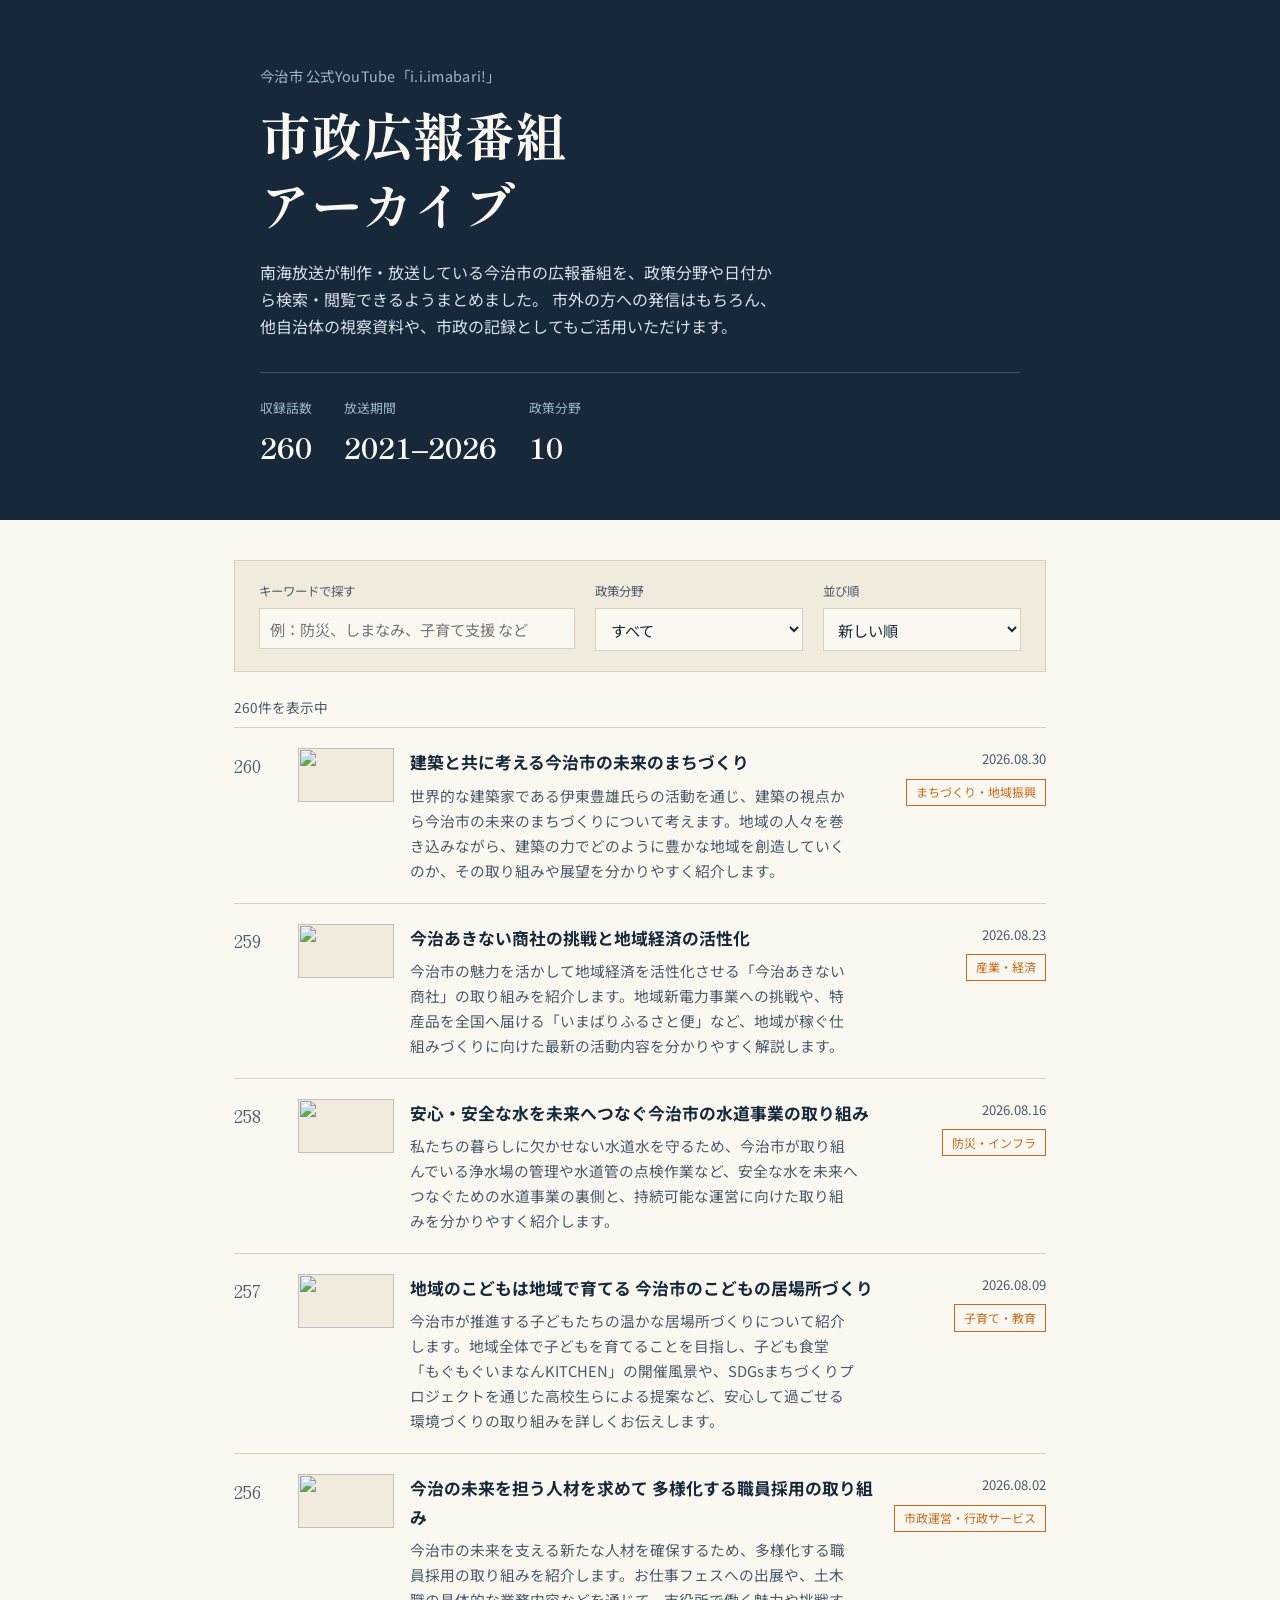
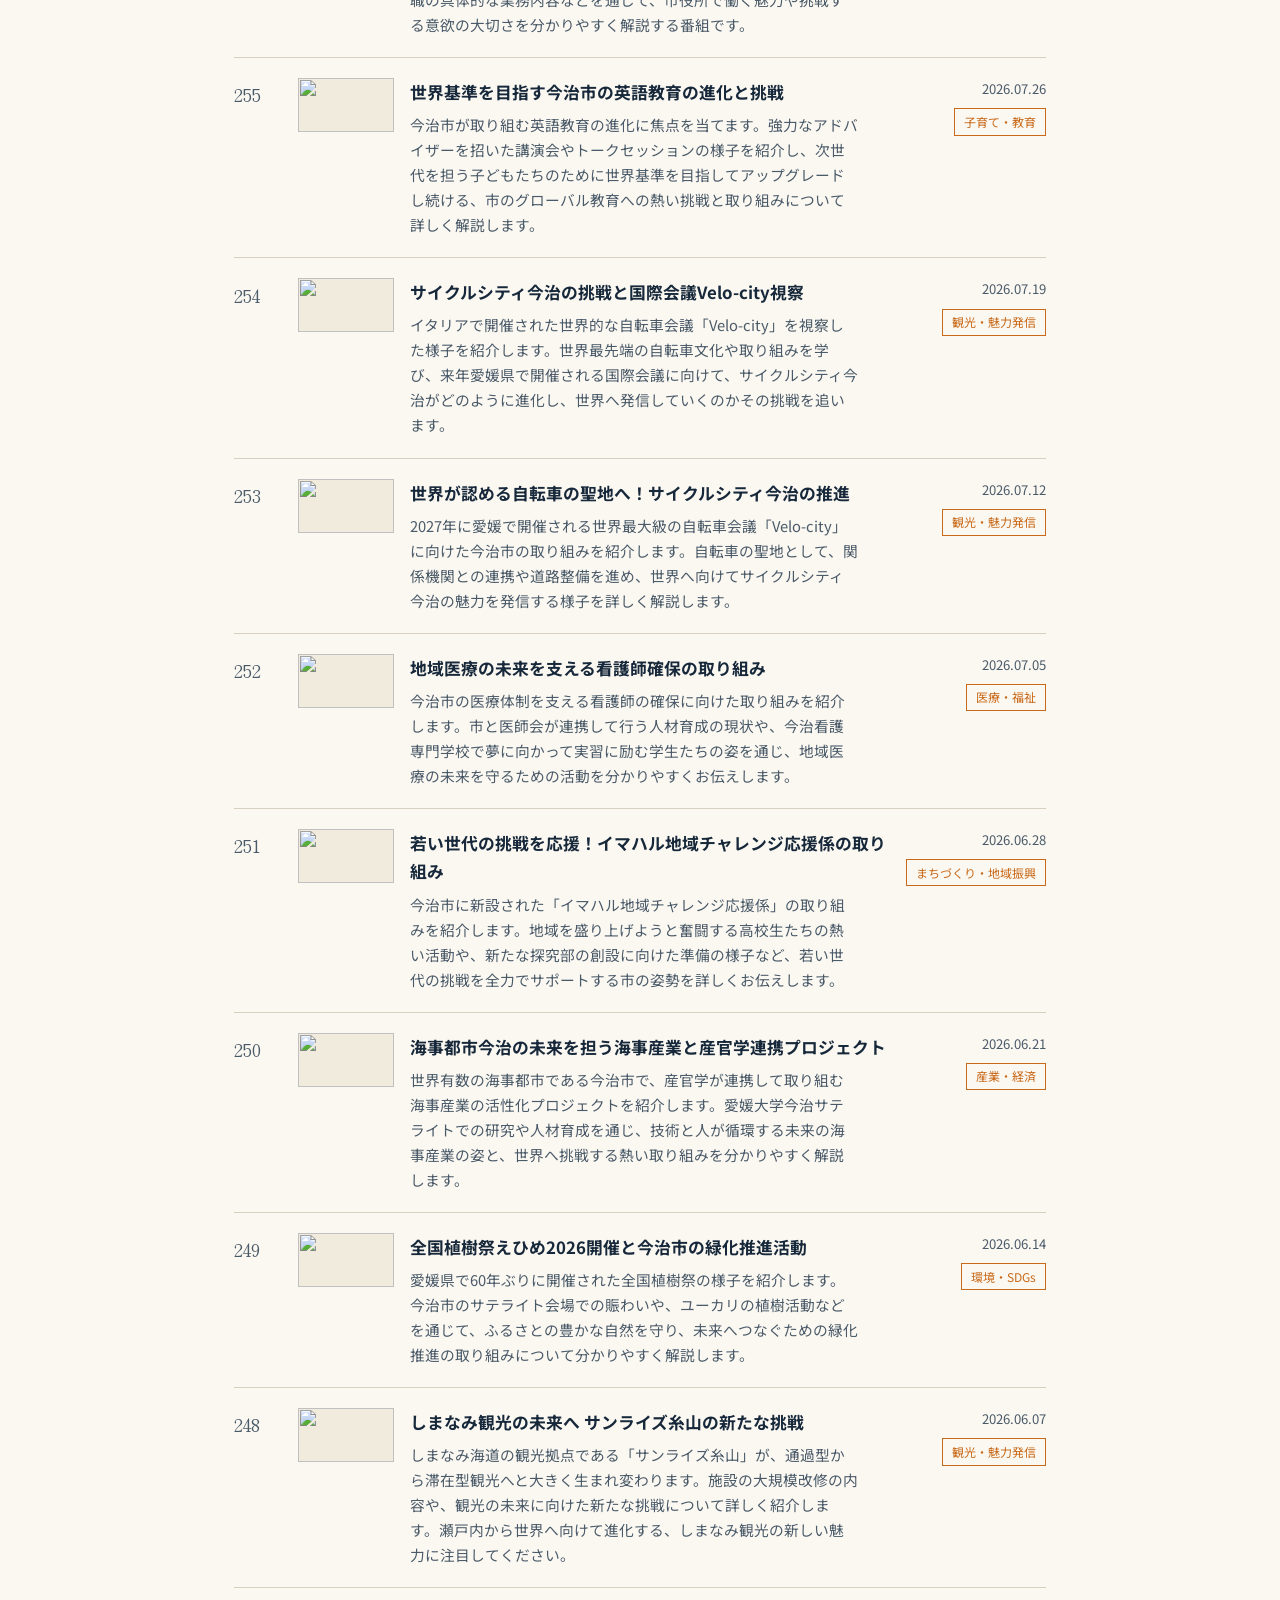
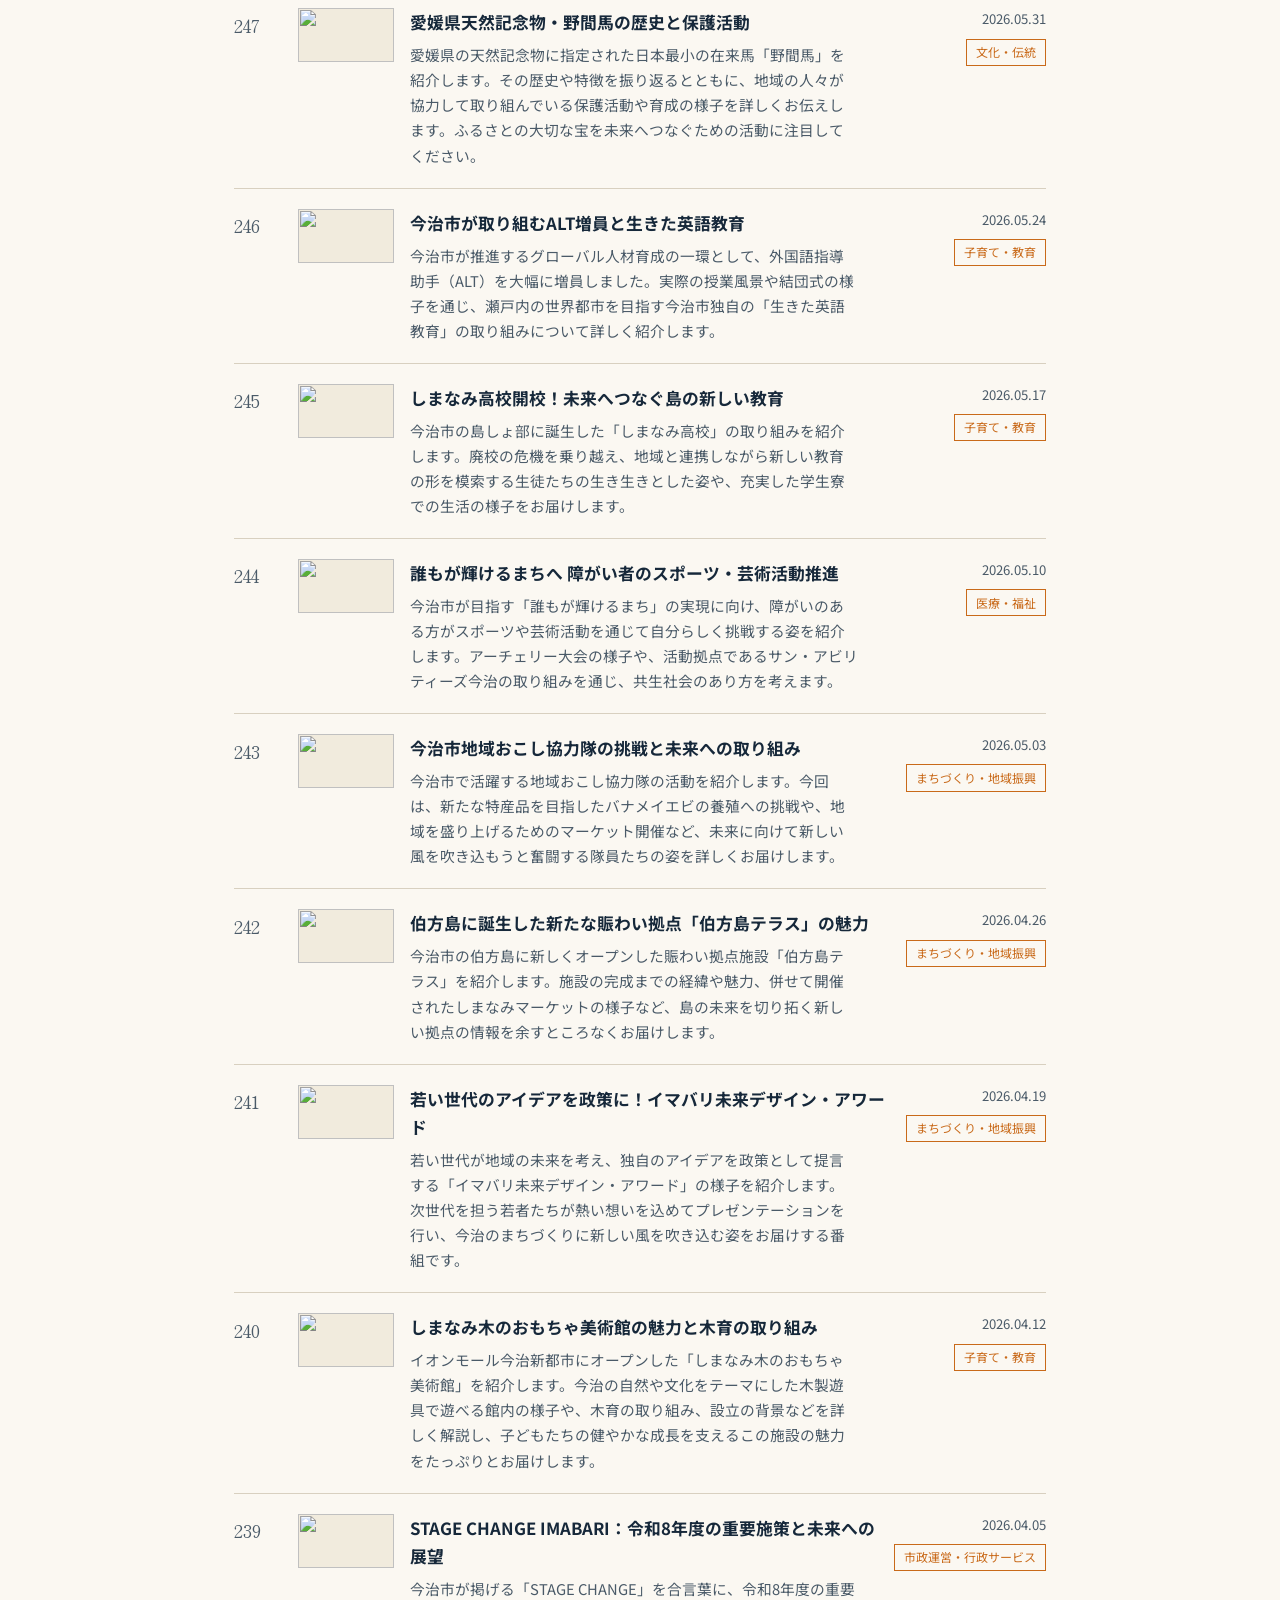
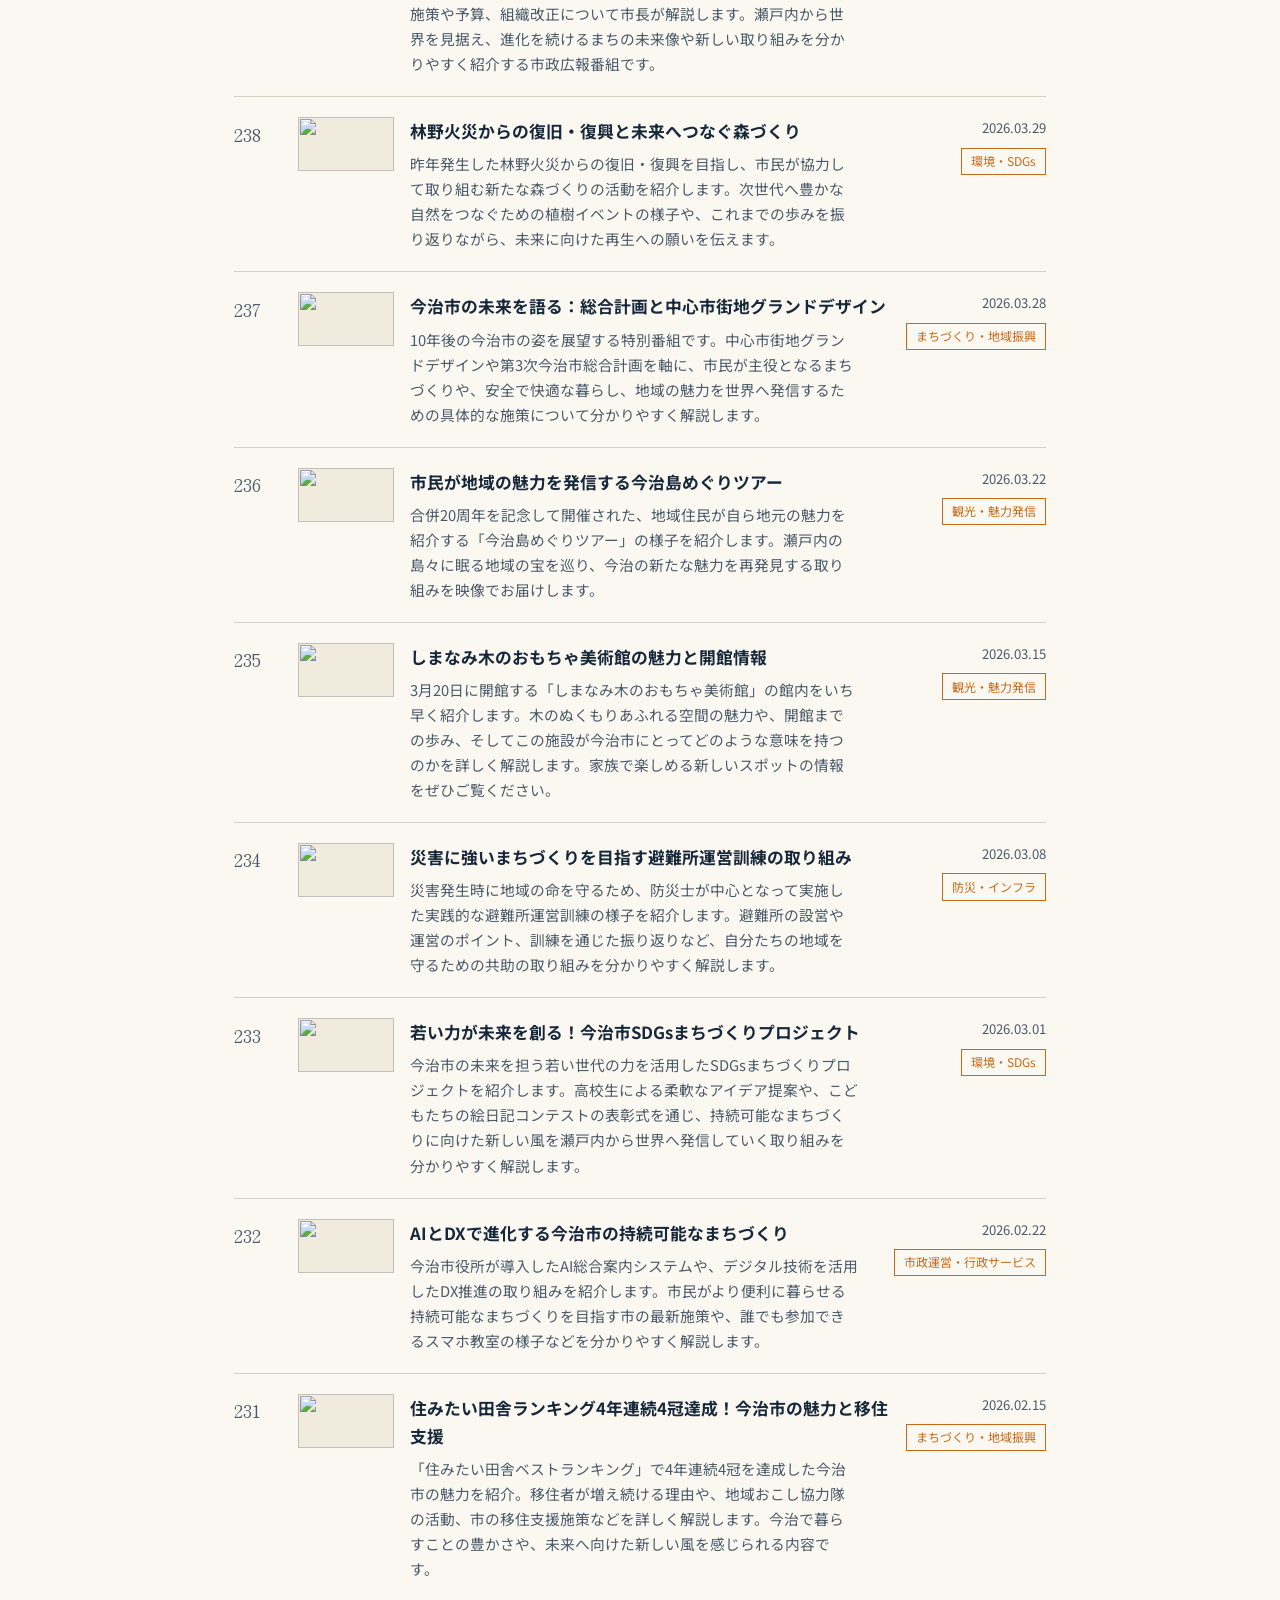
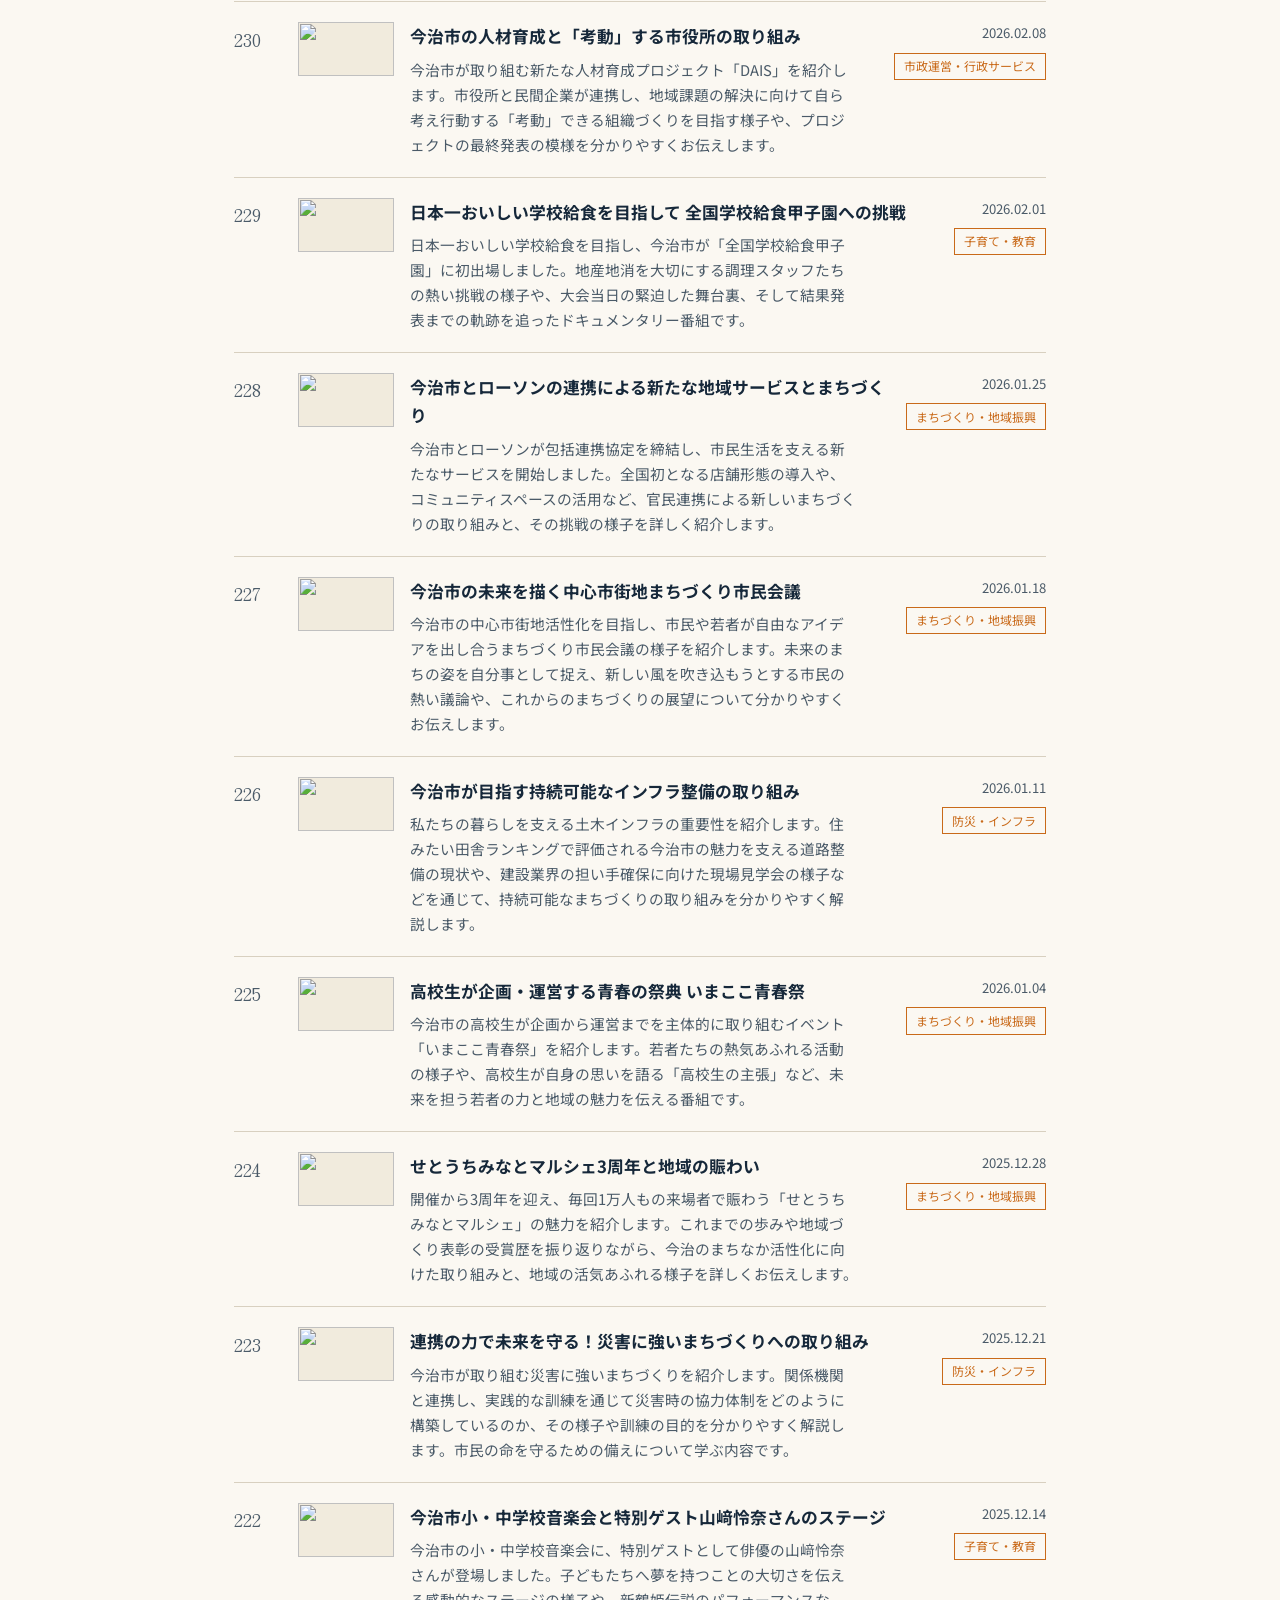
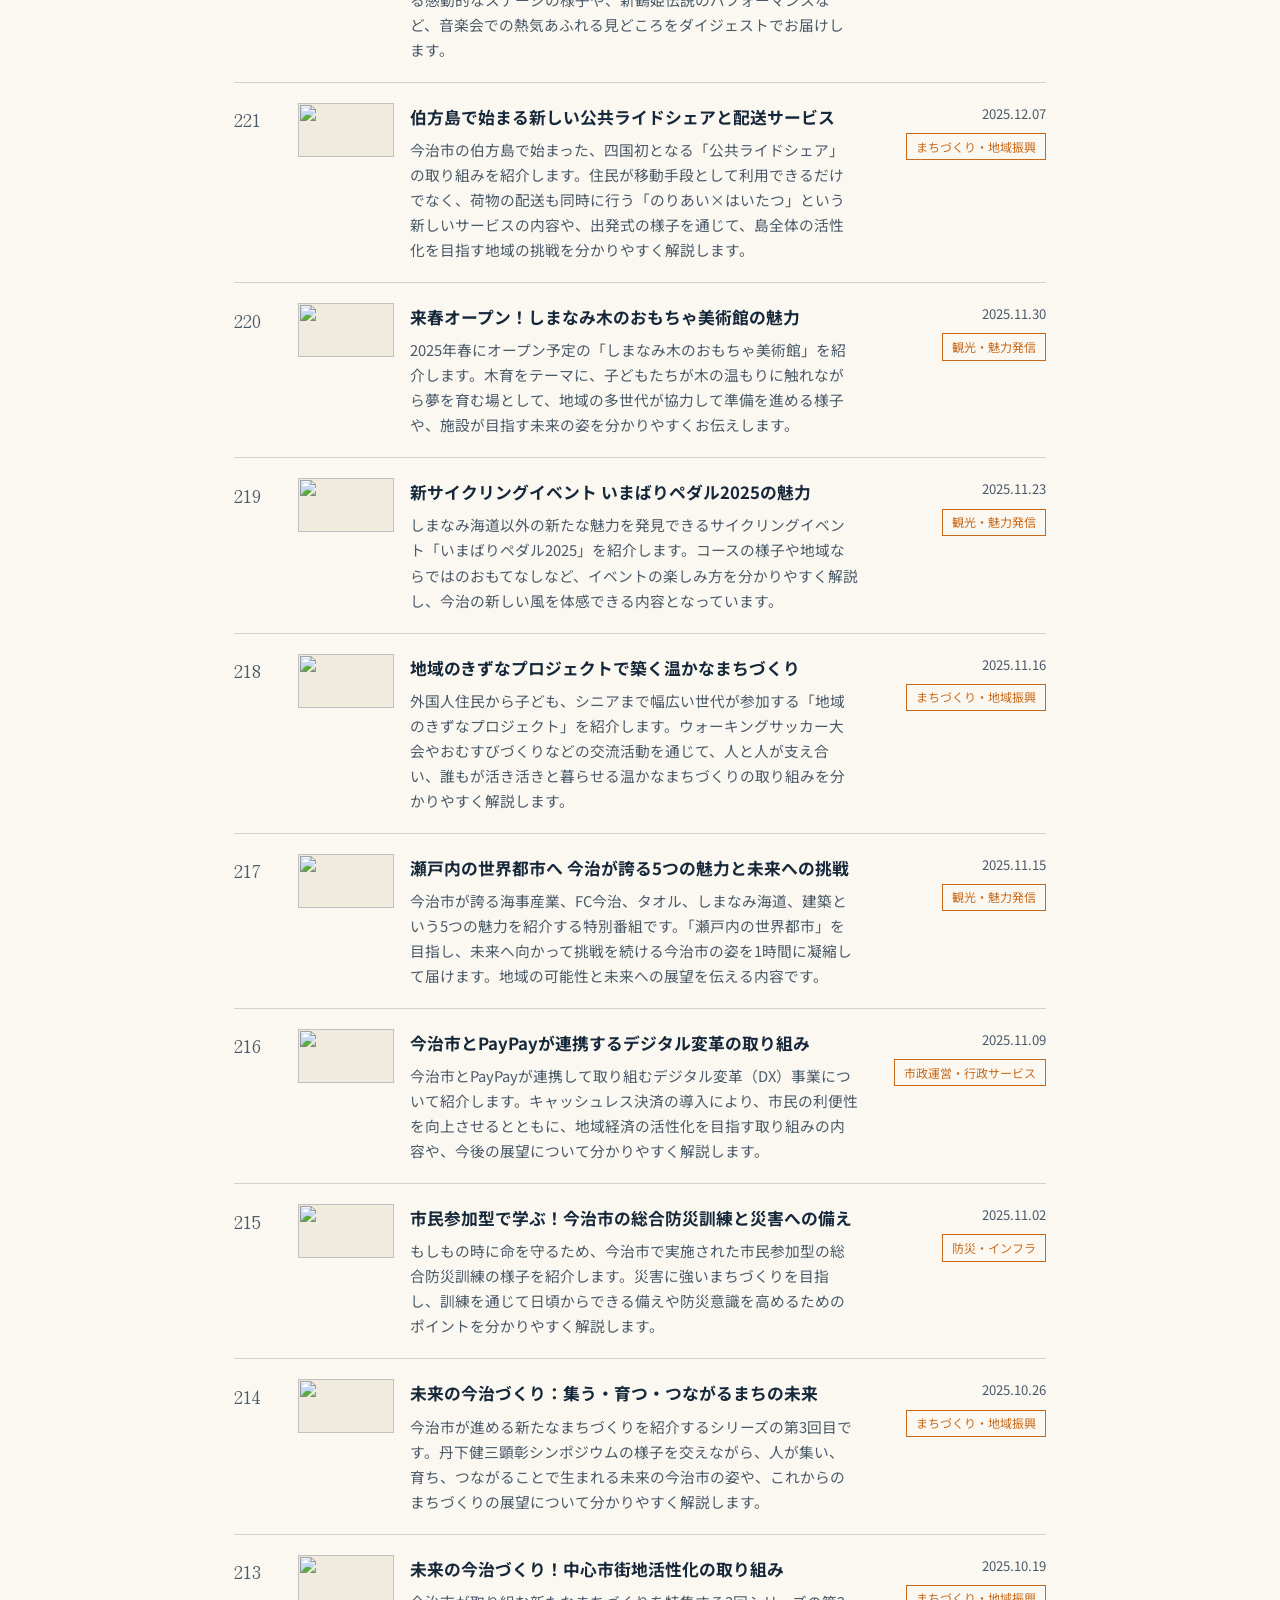
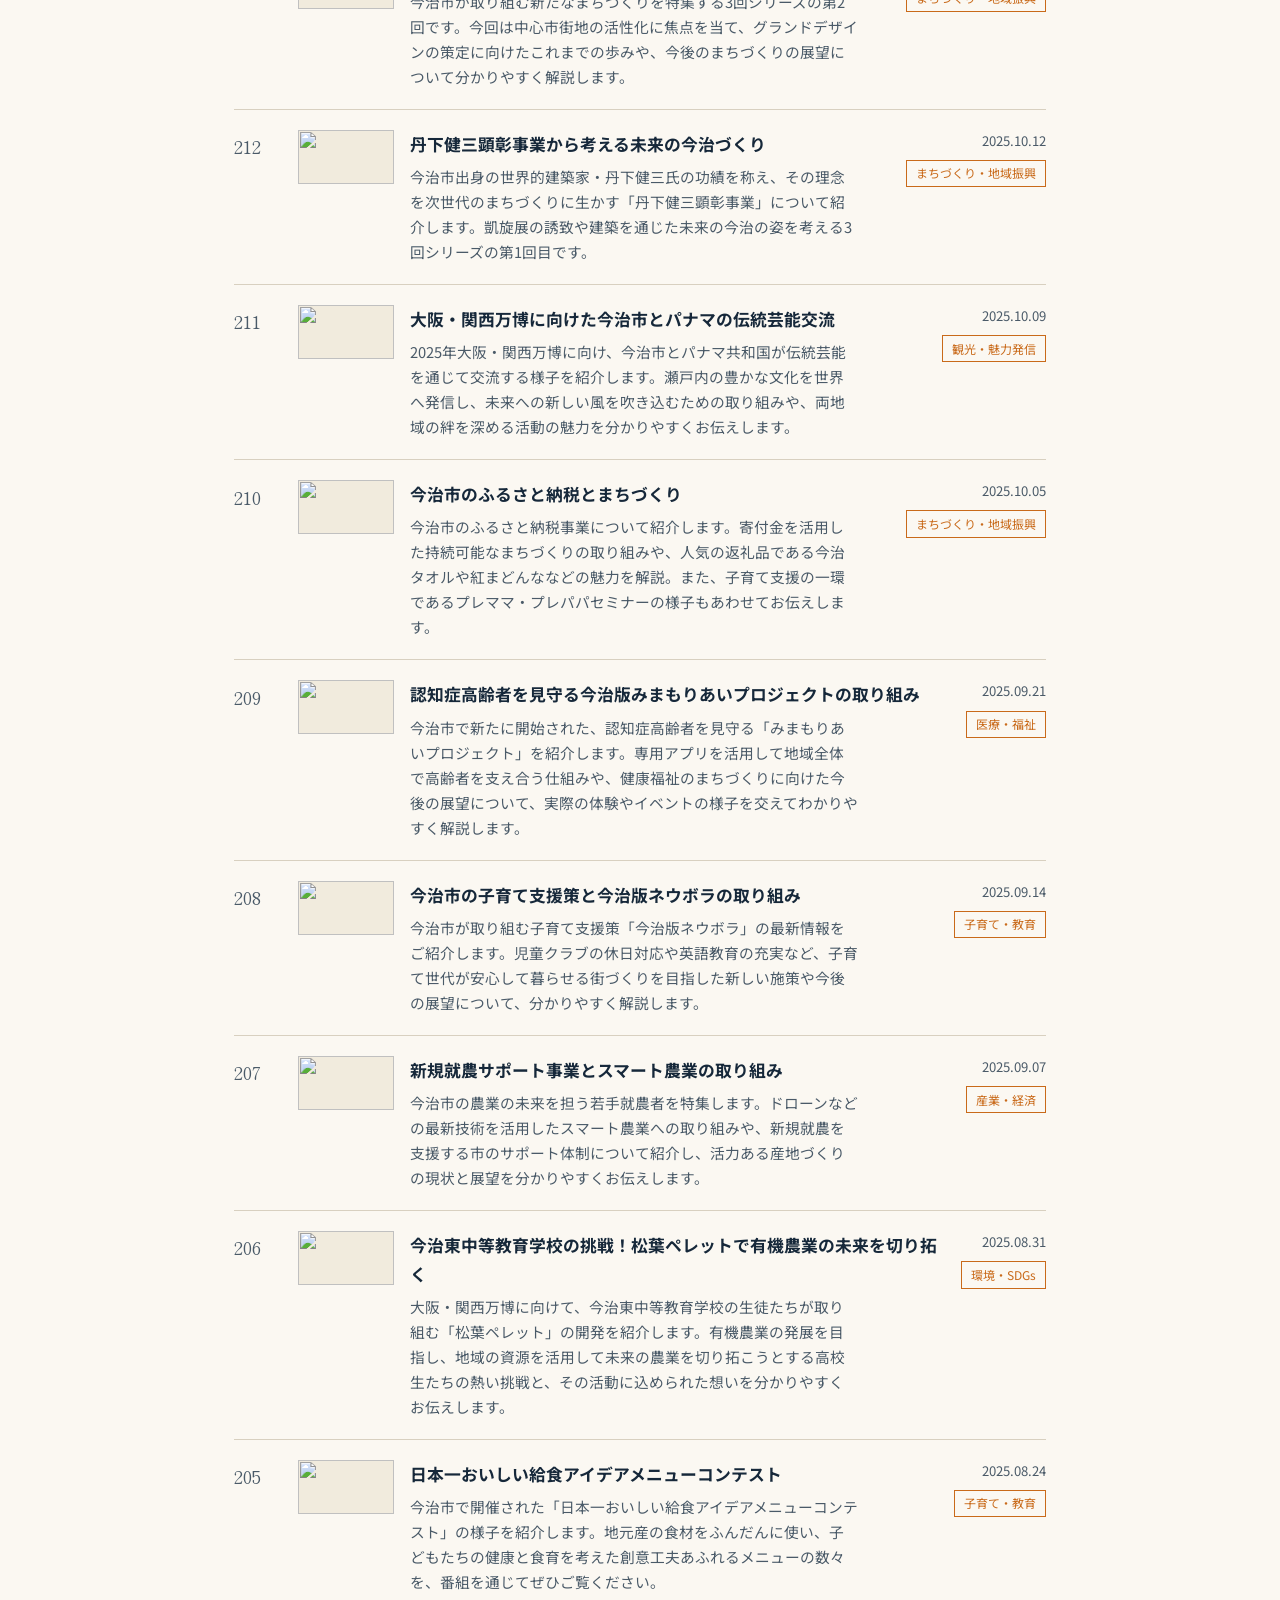
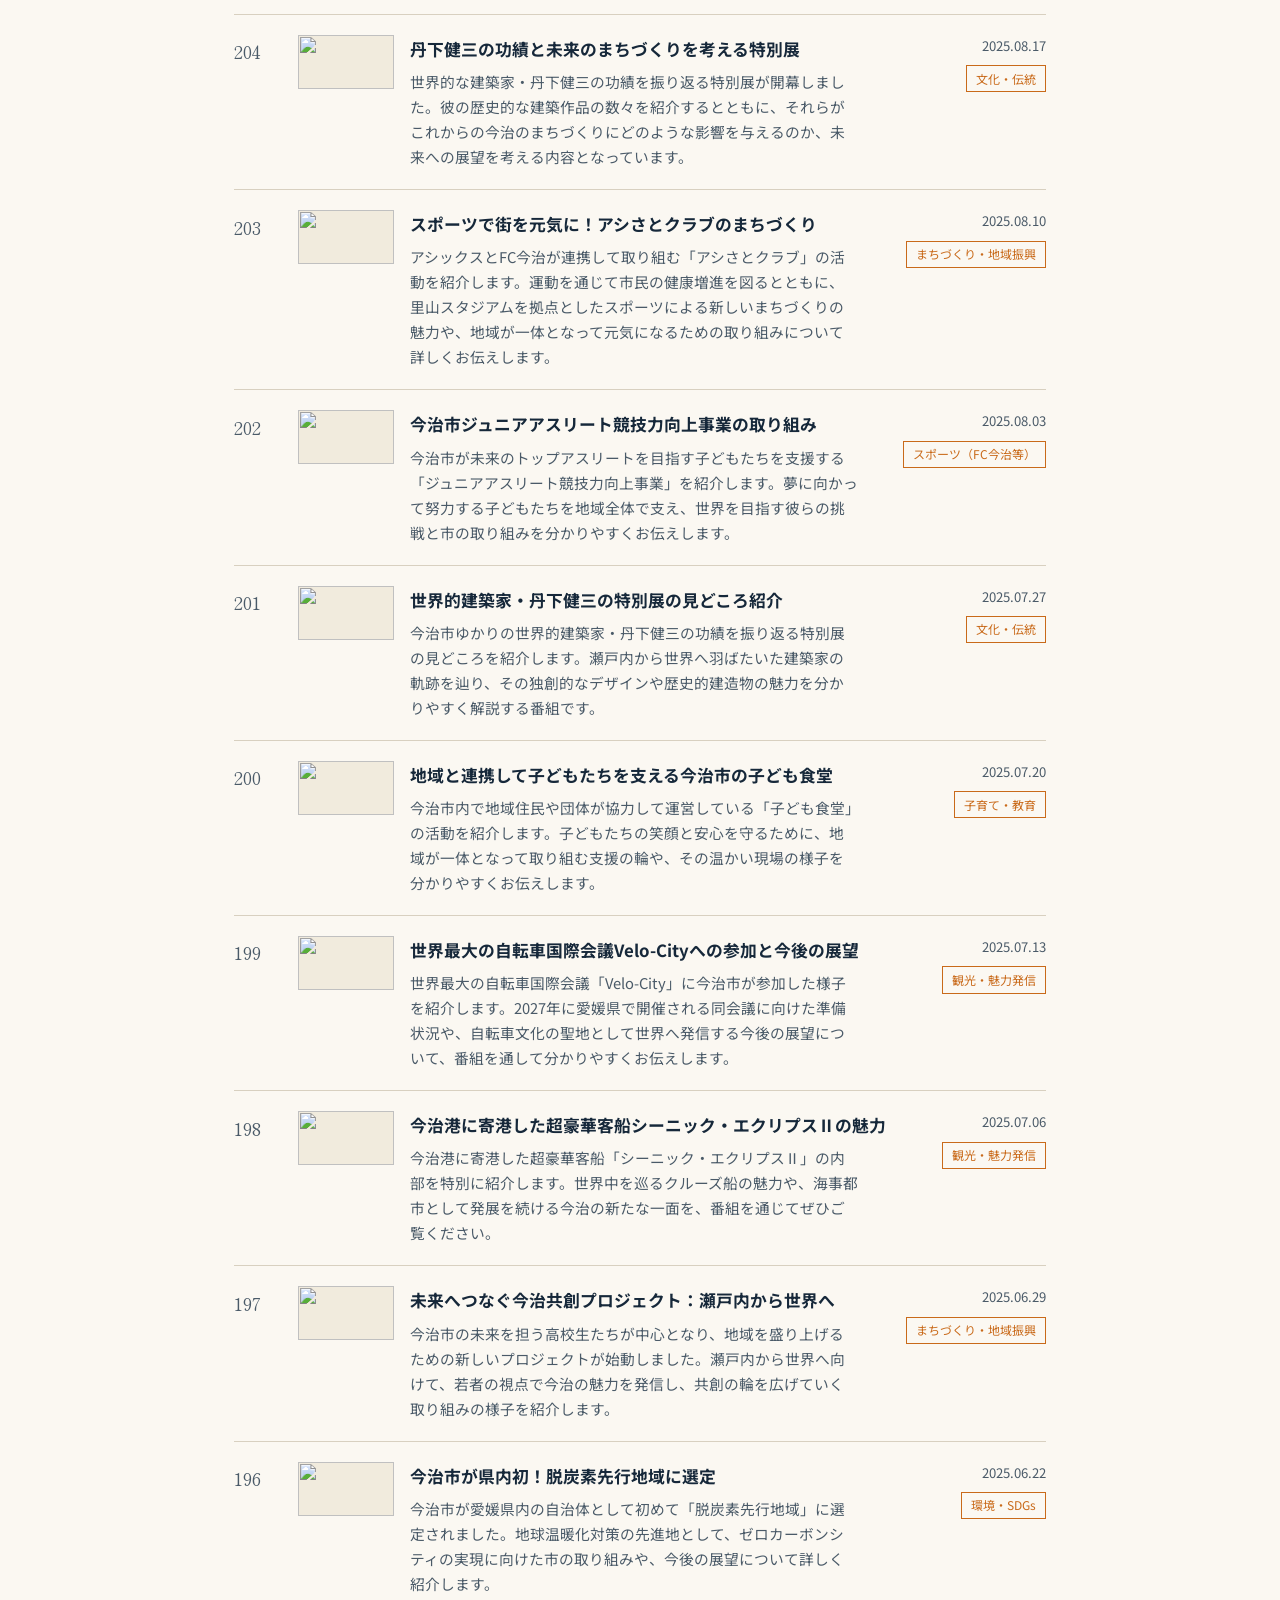
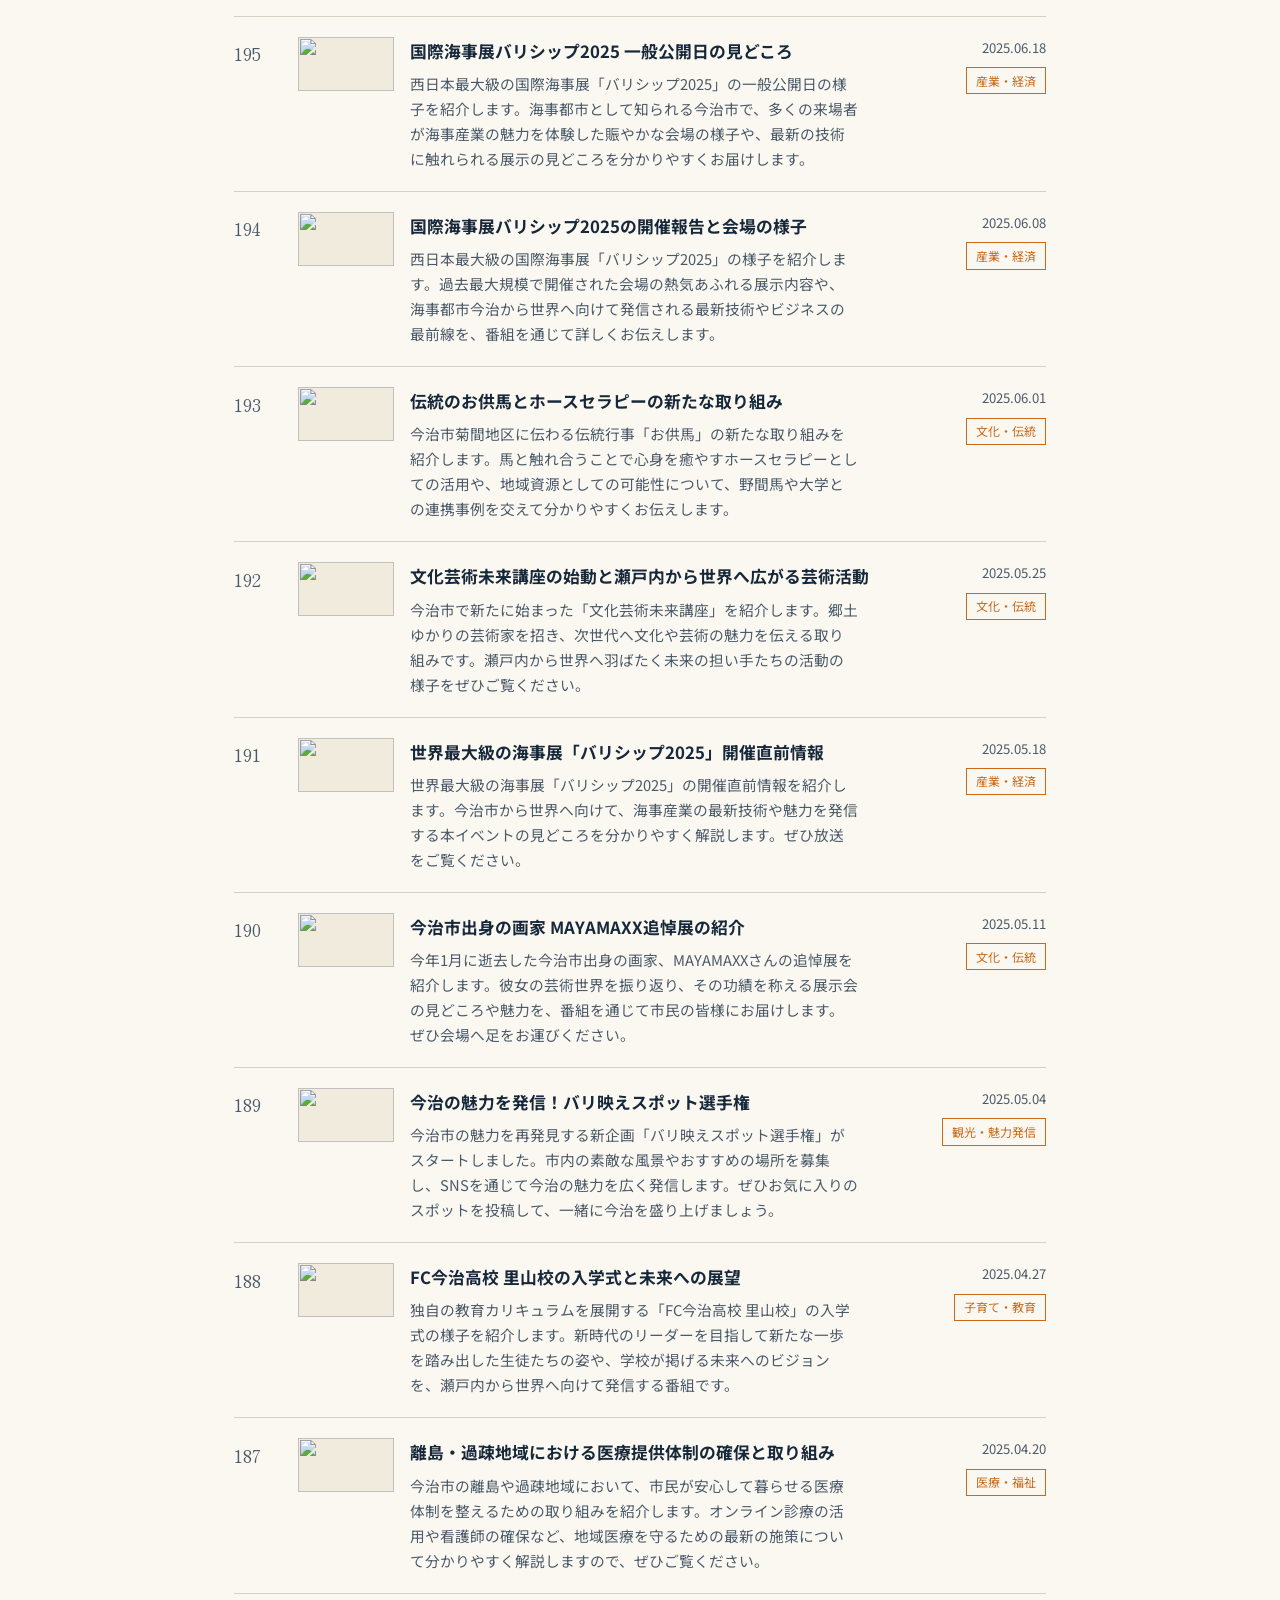
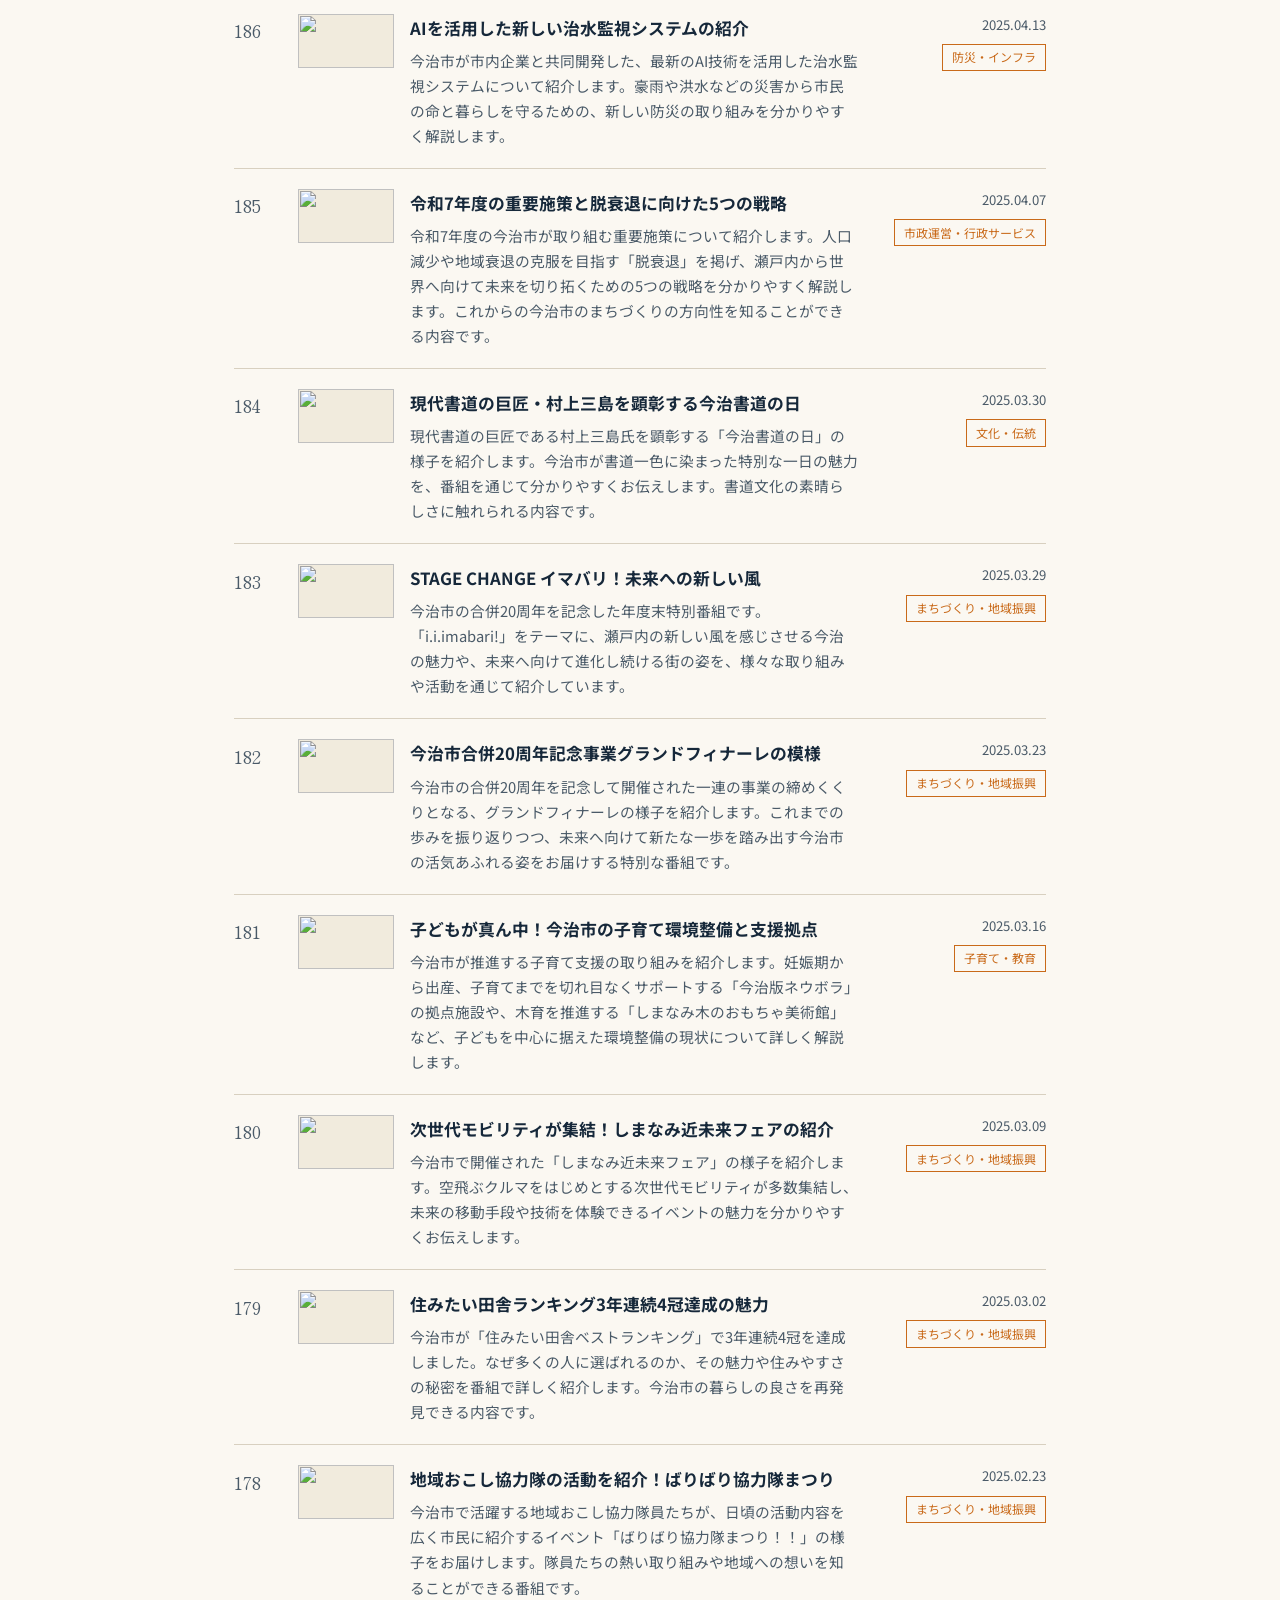
==== docs/index.html @ 2c9d34af "Add files via upload" ====
<!DOCTYPE html>
<html lang="ja">
<head>
<meta charset="UTF-8">
<meta name="viewport" content="width=device-width, initial-scale=1.0">
<title>今治市 市政広報番組アーカイブ</title>
<meta name="description" content="今治市公式YouTubeチャンネルで公開されている市政広報番組「i.i.imabari!」全話を、政策分野やキーワードで検索・閲覧できるアーカイブです。">
<link rel="preconnect" href="https://fonts.googleapis.com">
<link rel="preconnect" href="https://fonts.gstatic.com" crossorigin>
<link href="https://fonts.googleapis.com/css2?family=Shippori+Mincho:wght@500;700&family=Noto+Sans+JP:wght@400;500;700&display=swap" rel="stylesheet">
<link rel="stylesheet" href="style.css">
</head>
<body>

<header class="hero">
  <div class="hero-inner">
    <p class="hero-eyebrow">今治市 公式YouTube「i.i.imabari!」</p>
    <h1 class="hero-title">市政広報番組<br>アーカイブ</h1>
    <p class="hero-lead">
      南海放送が制作・放送している今治市の広報番組を、政策分野や日付から検索・閲覧できるようまとめました。
      市外の方への発信はもちろん、他自治体の視察資料や、市政の記録としてもご活用いただけます。
    </p>
    <dl class="hero-stats">
      <div class="stat">
        <dt>収録話数</dt>
        <dd id="stat-count">—</dd>
      </div>
      <div class="stat">
        <dt>放送期間</dt>
        <dd id="stat-range">—</dd>
      </div>
      <div class="stat">
        <dt>政策分野</dt>
        <dd id="stat-categories">—</dd>
      </div>
    </dl>
  </div>
</header>

<main>
  <div class="controls" id="controls">
    <div class="control-group control-search">
      <label for="search-input">キーワードで探す</label>
      <input type="text" id="search-input" placeholder="例：防災、しまなみ、子育て支援 など" autocomplete="off">
    </div>
    <div class="control-group">
      <label for="category-select">政策分野</label>
      <select id="category-select">
        <option value="">すべて</option>
      </select>
    </div>
    <div class="control-group">
      <label for="sort-select">並び順</label>
      <select id="sort-select">
        <option value="newest">新しい順</option>
        <option value="oldest">古い順</option>
      </select>
    </div>
  </div>

  <p class="result-count" id="result-count" aria-live="polite"></p>

  <ol class="ledger" id="ledger" aria-label="広報番組一覧"></ol>

  <p class="empty-state" id="empty-state" hidden>
    該当する番組が見つかりませんでした。検索キーワードを短くするか、分野の絞り込みを解除してお試しください。
  </p>

  <p class="loading-state" id="loading-state">読み込んでいます…</p>
</main>

<footer class="site-footer">
  <p>
    掲載情報は<a href="https://www.youtube.com/playlist?list=PL1J9vE0-N62iFpbzd-6kJ3gJXg26YNxf1" target="_blank" rel="noopener">今治市公式YouTubeチャンネルの再生リスト</a>をもとに自動生成しています。
    要約・タグはAIによる自動生成のため、正確な内容は各動画本編でご確認ください。
  </p>
  <p id="last-updated"></p>
</footer>

<script src="app.js"></script>
</body>
</html>
---- docs/style.css ----
:root {
  --color-bg: #FBF8F2;
  --color-panel: #F1EBDD;
  --color-ink: #16283A;
  --color-ink-soft: #4A5A68;
  --color-sea: #2C6E8E;
  --color-citrus: #C96A1A;
  --color-line: #D8D0C0;

  --font-display: "Shippori Mincho", serif;
  --font-body: "Noto Sans JP", sans-serif;
}

* {
  box-sizing: border-box;
}

html {
  scroll-behavior: smooth;
}

body {
  margin: 0;
  background: var(--color-bg);
  color: var(--color-ink);
  font-family: var(--font-body);
  line-height: 1.7;
  -webkit-font-smoothing: antialiased;
}

a {
  color: var(--color-sea);
}

/* ---------- Hero ---------- */

.hero {
  background: var(--color-ink);
  color: var(--color-bg);
  padding: 4rem 1.5rem 3rem;
}

.hero-inner {
  max-width: 760px;
  margin: 0 auto;
}

.hero-eyebrow {
  font-size: 0.9rem;
  color: #9FB8C8;
  margin: 0 0 0.75rem;
  letter-spacing: 0.02em;
}

.hero-title {
  font-family: var(--font-display);
  font-weight: 700;
  font-size: clamp(2.2rem, 5vw, 3.2rem);
  line-height: 1.35;
  margin: 0 0 1.25rem;
}

.hero-lead {
  max-width: 58ch;
  font-size: 1rem;
  color: #D9E2E8;
  margin: 0 0 2rem;
}

.hero-stats {
  display: flex;
  flex-wrap: wrap;
  gap: 2rem;
  margin: 0;
  padding-top: 1.5rem;
  border-top: 1px solid rgba(255, 255, 255, 0.2);
}

.hero-stats .stat dt {
  font-size: 0.8rem;
  color: #9FB8C8;
  margin-bottom: 0.25rem;
}

.hero-stats .stat dd {
  font-family: var(--font-display);
  font-size: 1.8rem;
  font-weight: 700;
  margin: 0;
  color: var(--color-bg);
}

/* ---------- Controls ---------- */

main {
  max-width: 860px;
  margin: 0 auto;
  padding: 2.5rem 1.5rem 5rem;
}

.controls {
  display: flex;
  flex-wrap: wrap;
  gap: 1.25rem;
  background: var(--color-panel);
  border: 1px solid var(--color-line);
  padding: 1.25rem 1.5rem;
  margin-bottom: 1.5rem;
  position: sticky;
  top: 0;
  z-index: 10;
}

.control-group {
  display: flex;
  flex-direction: column;
  gap: 0.35rem;
  flex: 1 1 160px;
}

.control-search {
  flex: 2 1 240px;
}

.control-group label {
  font-size: 0.78rem;
  color: var(--color-ink-soft);
}

.control-group input,
.control-group select {
  font-family: var(--font-body);
  font-size: 0.95rem;
  padding: 0.55rem 0.65rem;
  border: 1px solid var(--color-line);
  background: var(--color-bg);
  color: var(--color-ink);
}

.control-group input:focus,
.control-group select:focus {
  outline: 2px solid var(--color-sea);
  outline-offset: 1px;
}

.result-count {
  font-size: 0.85rem;
  color: var(--color-ink-soft);
  margin: 0 0 0.5rem;
}

/* ---------- Ledger list ---------- */

.ledger {
  list-style: none;
  margin: 0;
  padding: 0;
  border-top: 1px solid var(--color-line);
}

.ledger-item {
  display: grid;
  grid-template-columns: 3rem 96px 1fr auto;
  gap: 1rem;
  align-items: start;
  padding: 1.25rem 0;
  border-bottom: 1px solid var(--color-line);
}

.ledger-index {
  font-family: var(--font-display);
  font-size: 1.1rem;
  color: var(--color-ink-soft);
  padding-top: 0.15rem;
}

.ledger-thumb {
  width: 96px;
  height: 54px;
  object-fit: cover;
  background: var(--color-panel);
}

.ledger-body a.ledger-title-link {
  color: var(--color-ink);
  text-decoration: none;
  font-weight: 700;
  font-size: 1.05rem;
}

.ledger-body a.ledger-title-link:hover {
  color: var(--color-sea);
  text-decoration: underline;
}

.ledger-summary {
  margin: 0.35rem 0 0;
  font-size: 0.92rem;
  color: var(--color-ink-soft);
  max-width: 56ch;
}

.ledger-meta {
  text-align: right;
  white-space: nowrap;
  font-size: 0.82rem;
  color: var(--color-ink-soft);
}

.ledger-date {
  display: block;
  margin-bottom: 0.5rem;
}

.ledger-tag {
  display: inline-block;
  border: 1px solid var(--color-citrus);
  color: var(--color-citrus);
  font-size: 0.75rem;
  padding: 0.15rem 0.55rem;
}

/* ---------- States ---------- */

.empty-state,
.loading-state {
  color: var(--color-ink-soft);
  padding: 2.5rem 0;
  text-align: center;
}

/* ---------- Footer ---------- */

.site-footer {
  max-width: 860px;
  margin: 0 auto;
  padding: 0 1.5rem 3rem;
  font-size: 0.82rem;
  color: var(--color-ink-soft);
}

.site-footer a {
  color: var(--color-sea);
}

/* ---------- Responsive ---------- */

@media (max-width: 640px) {
  .ledger-item {
    grid-template-columns: 2rem 72px 1fr;
  }
  .ledger-meta {
    grid-column: 1 / -1;
    text-align: left;
    display: flex;
    align-items: center;
    gap: 0.75rem;
    padding-top: 0.5rem;
  }
  .ledger-date {
    margin-bottom: 0;
  }
  .controls {
    position: static;
  }
}

/* ---------- Reduced motion ---------- */

@media (prefers-reduced-motion: reduce) {
  html {
    scroll-behavior: auto;
  }
}
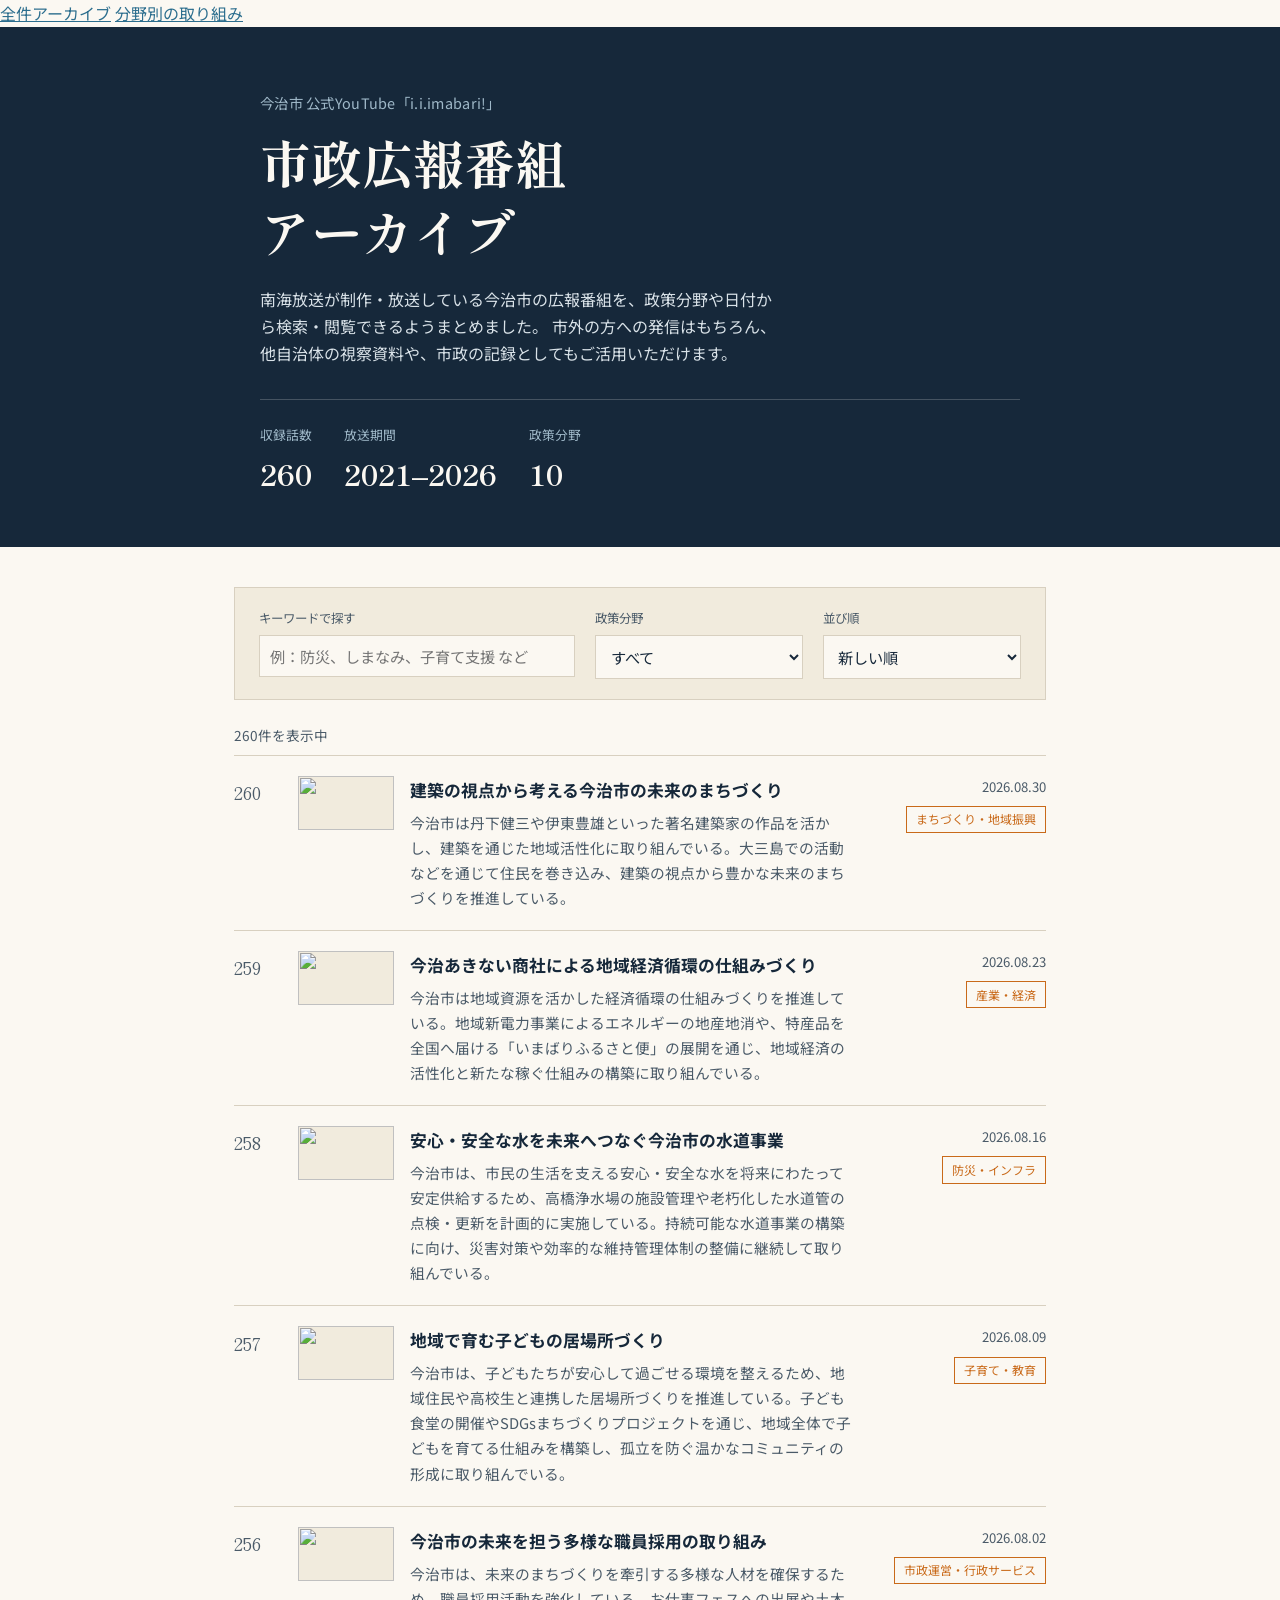
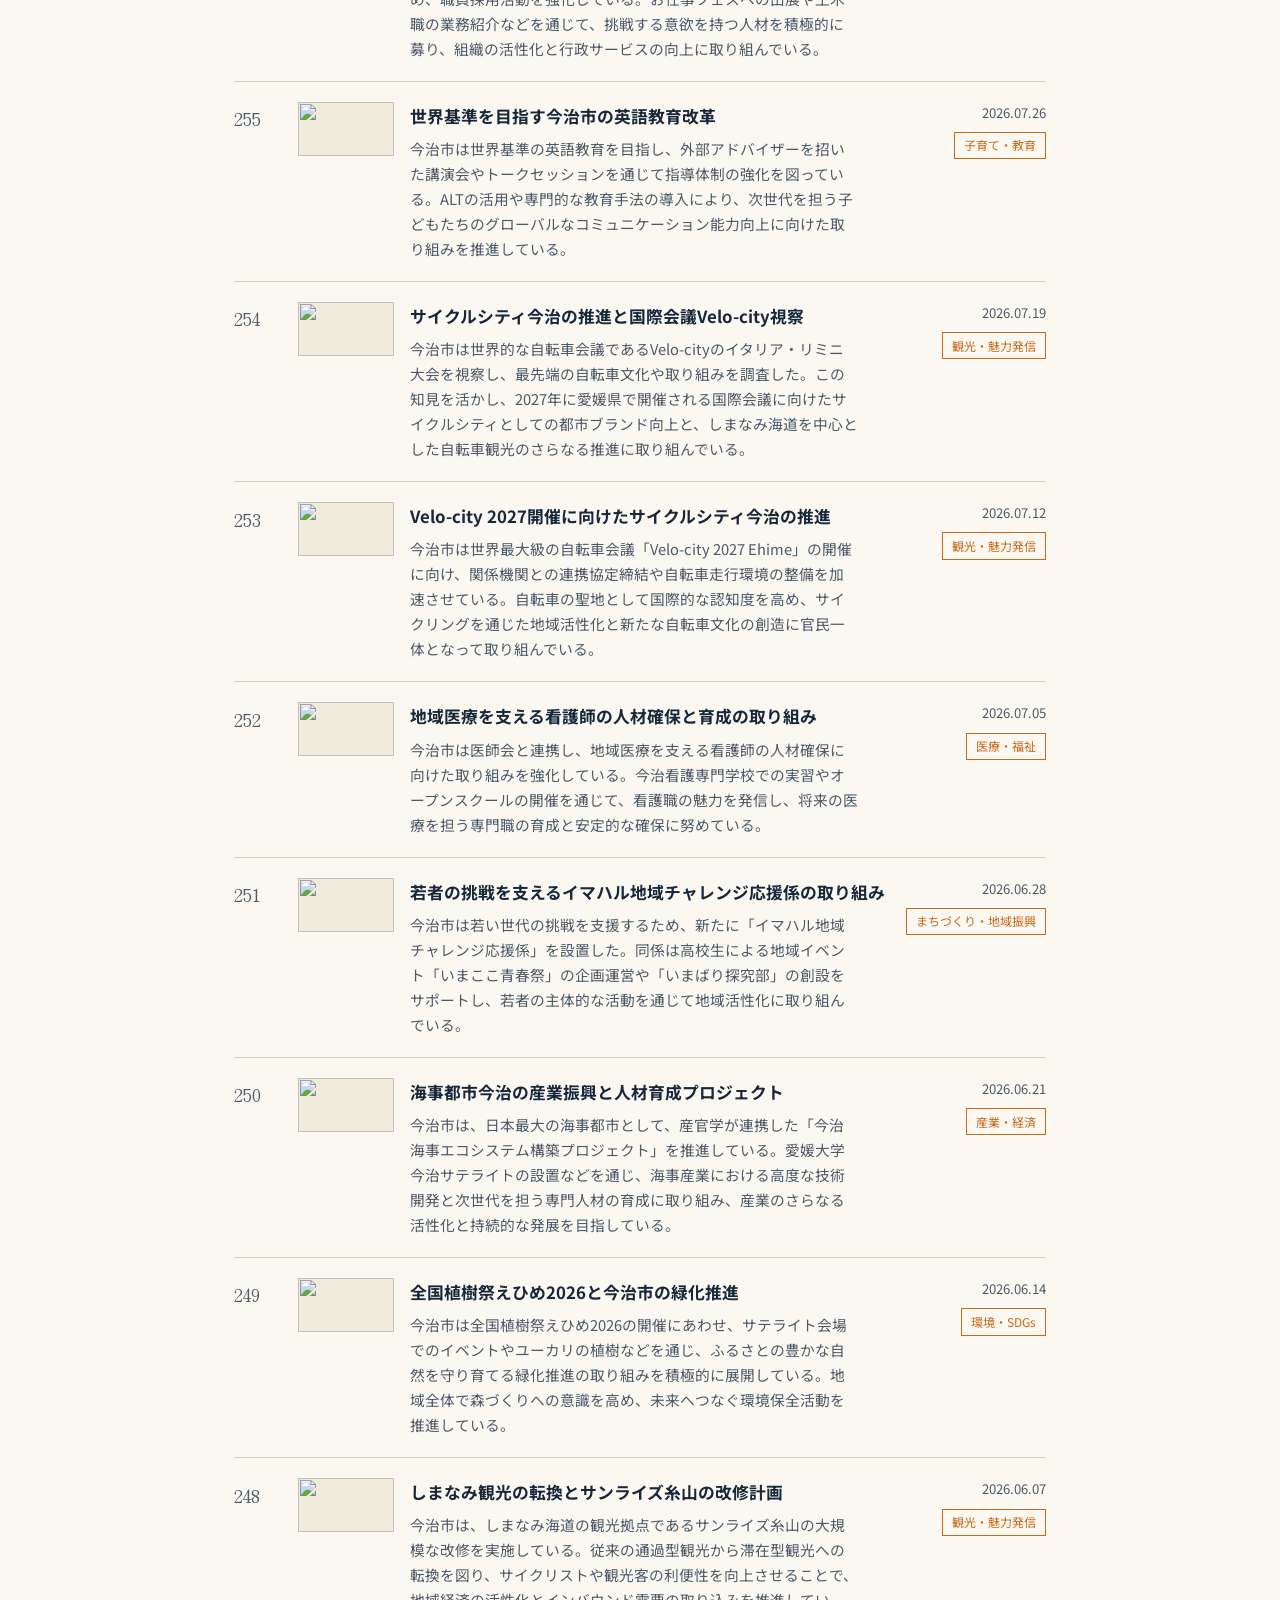
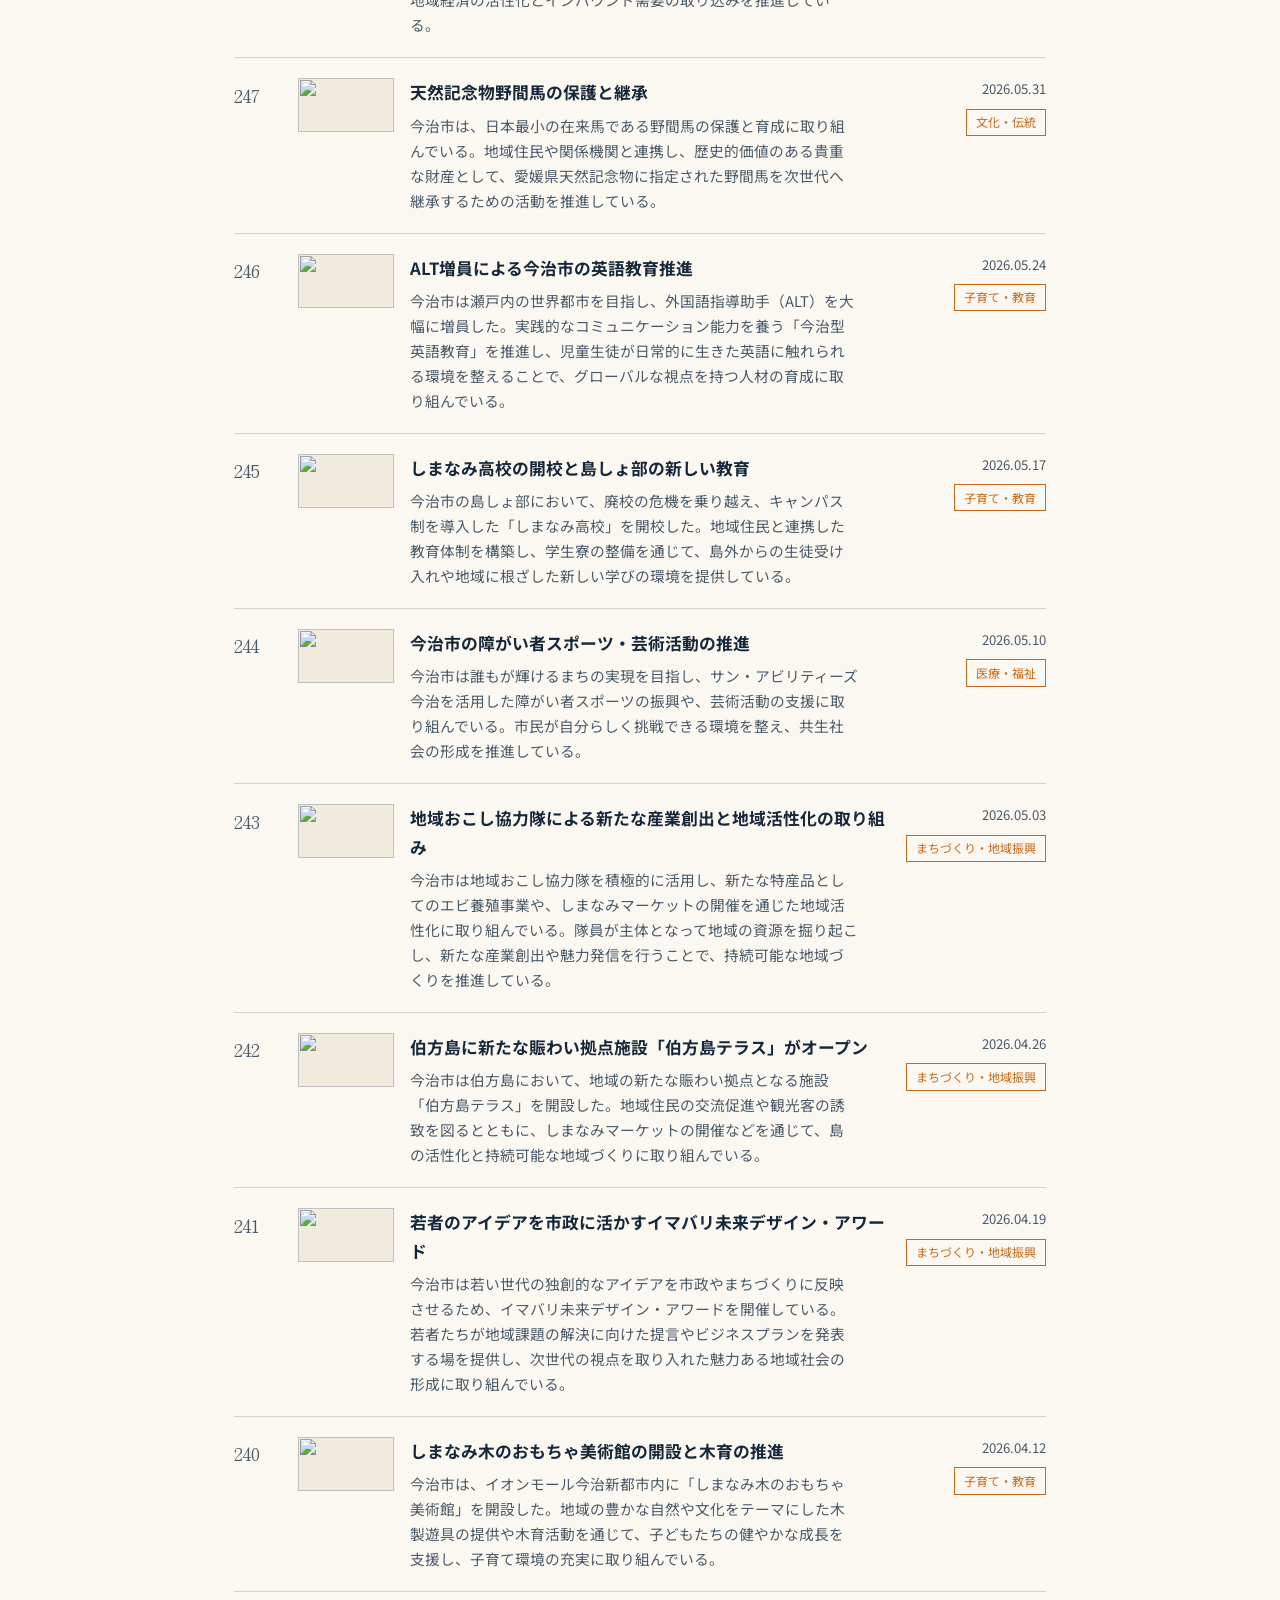
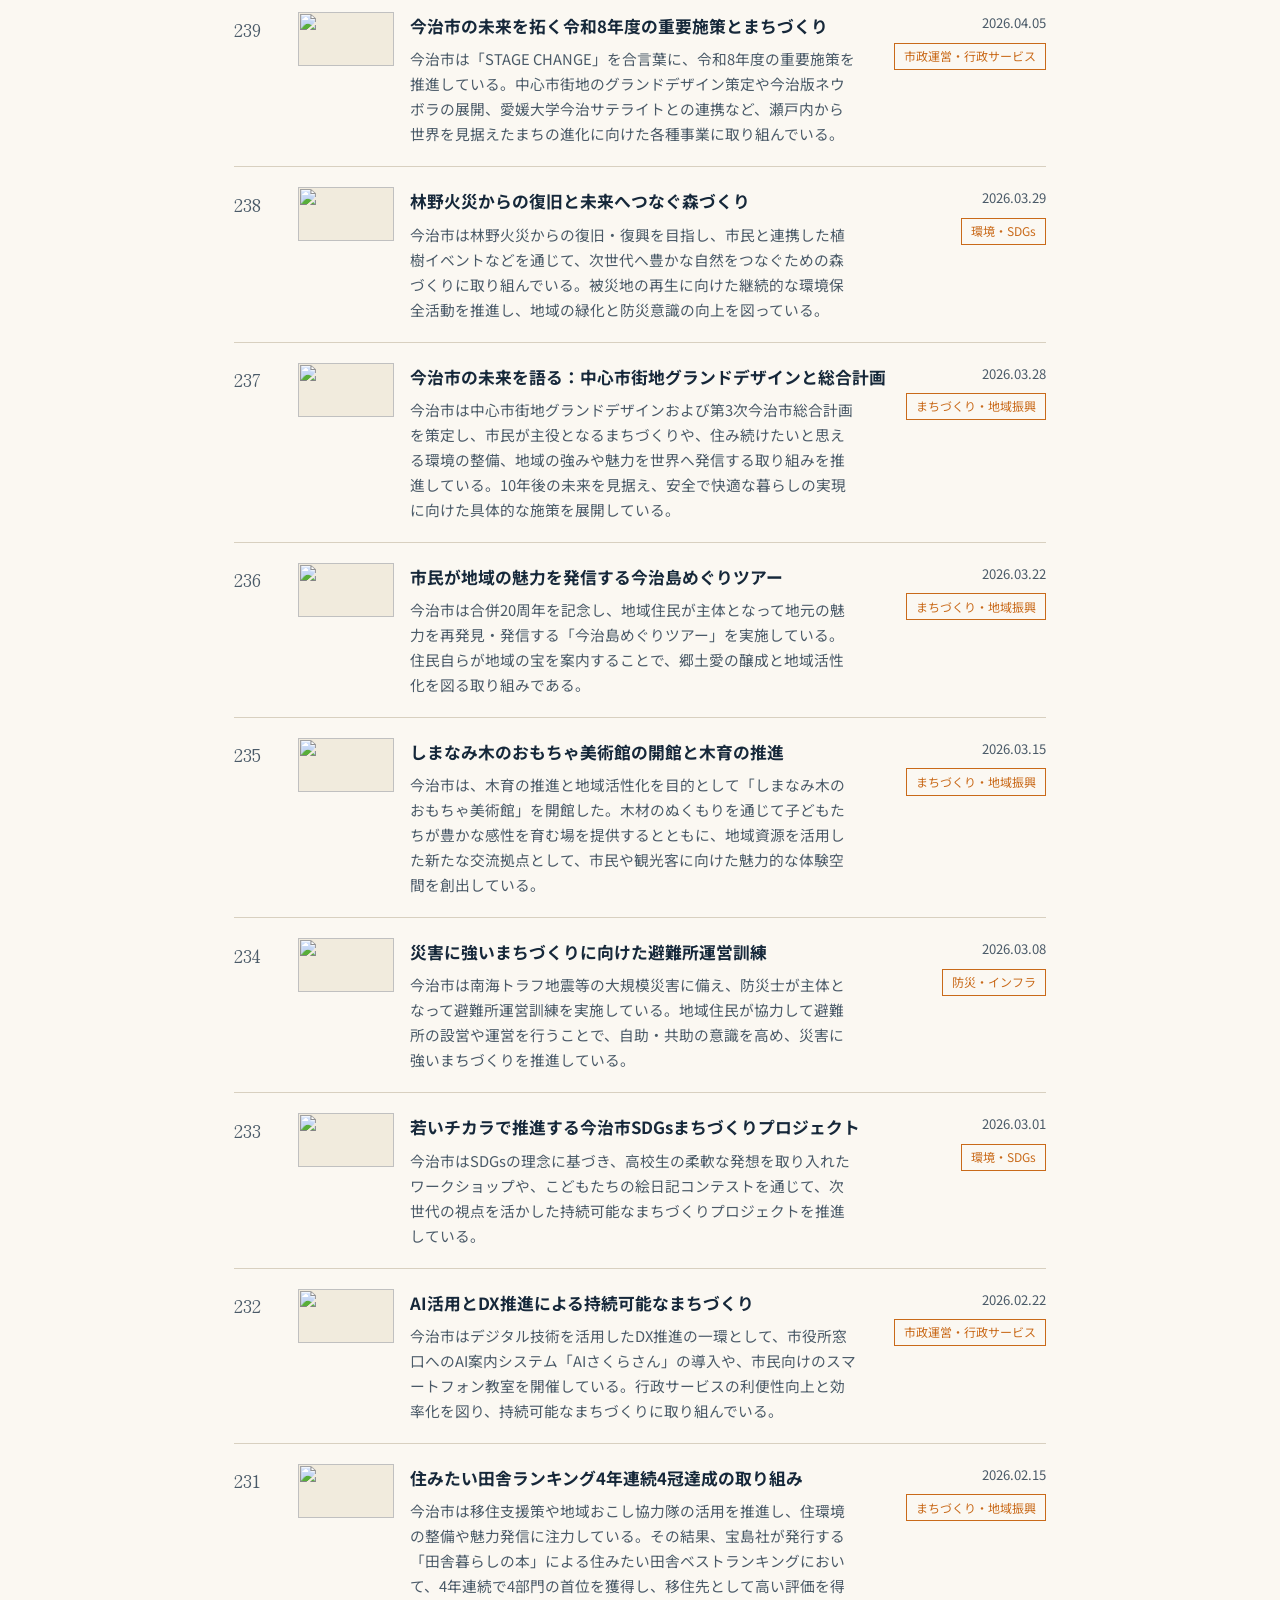
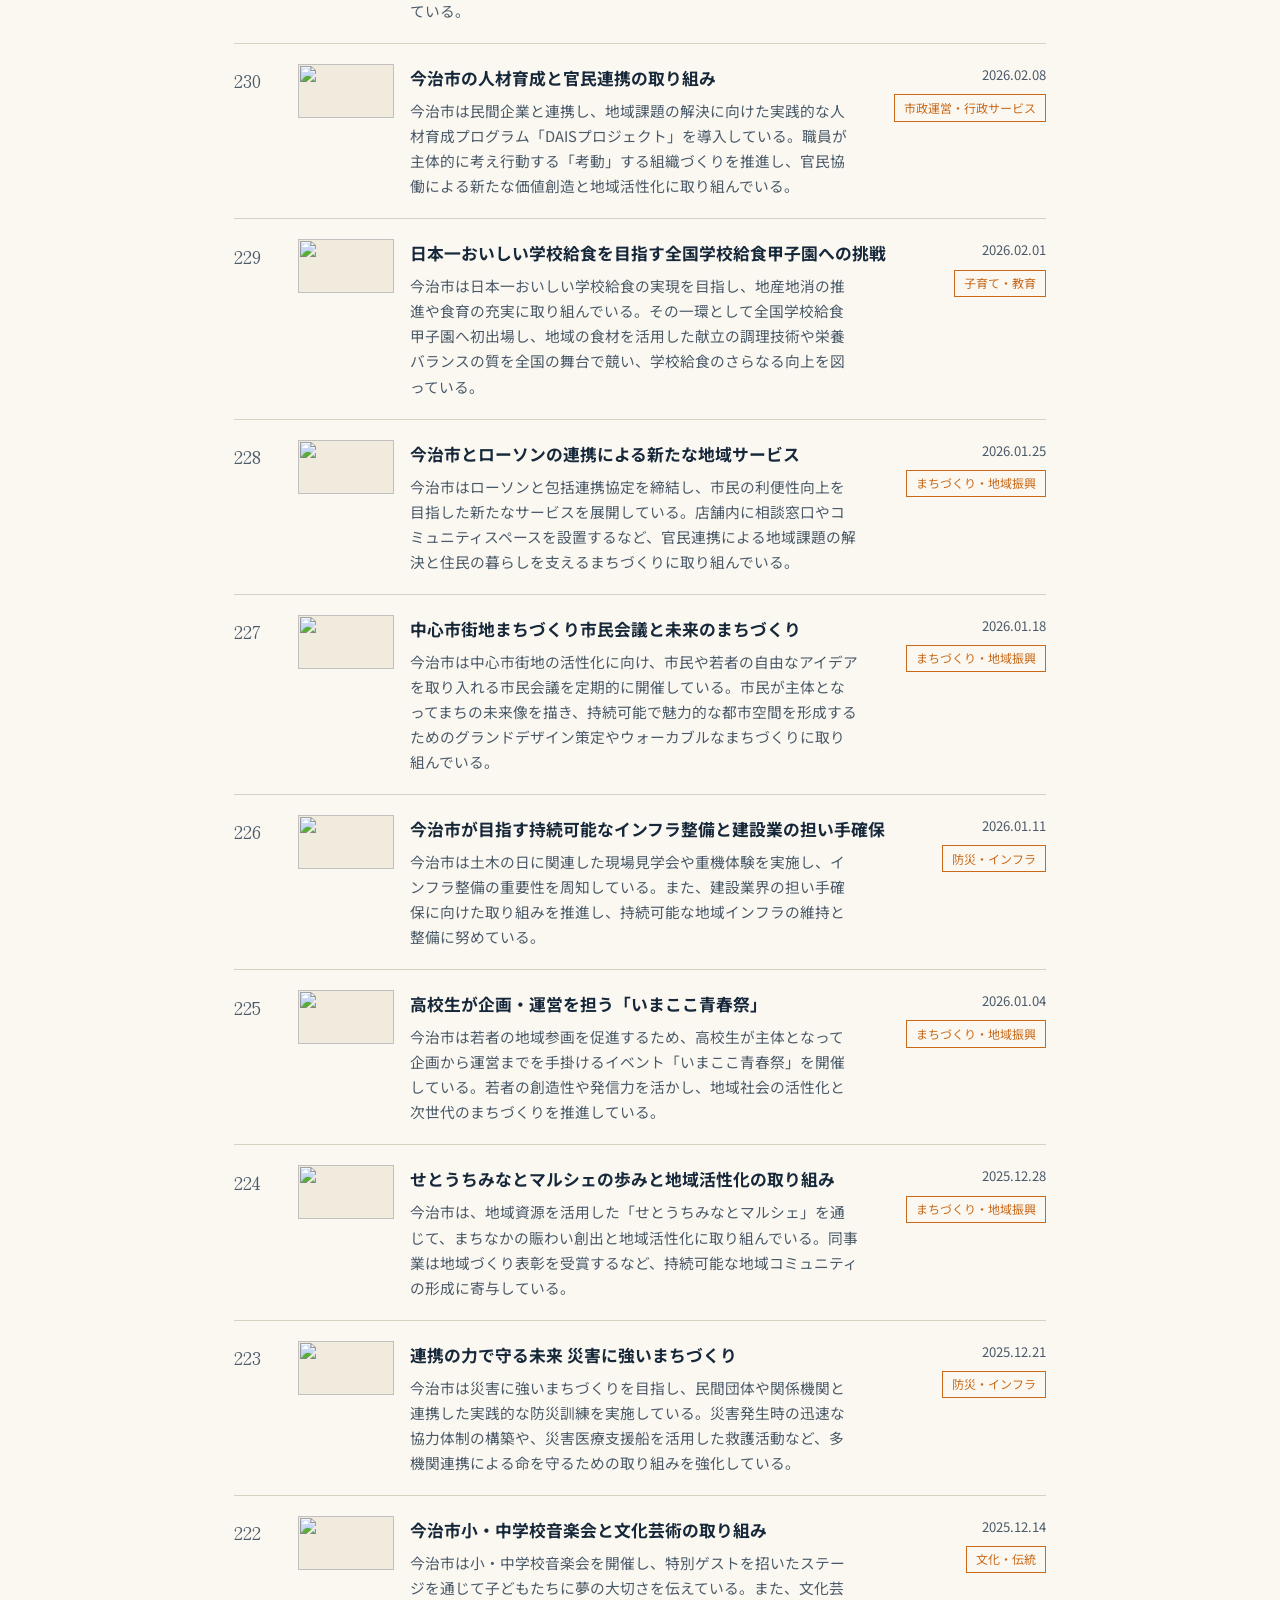
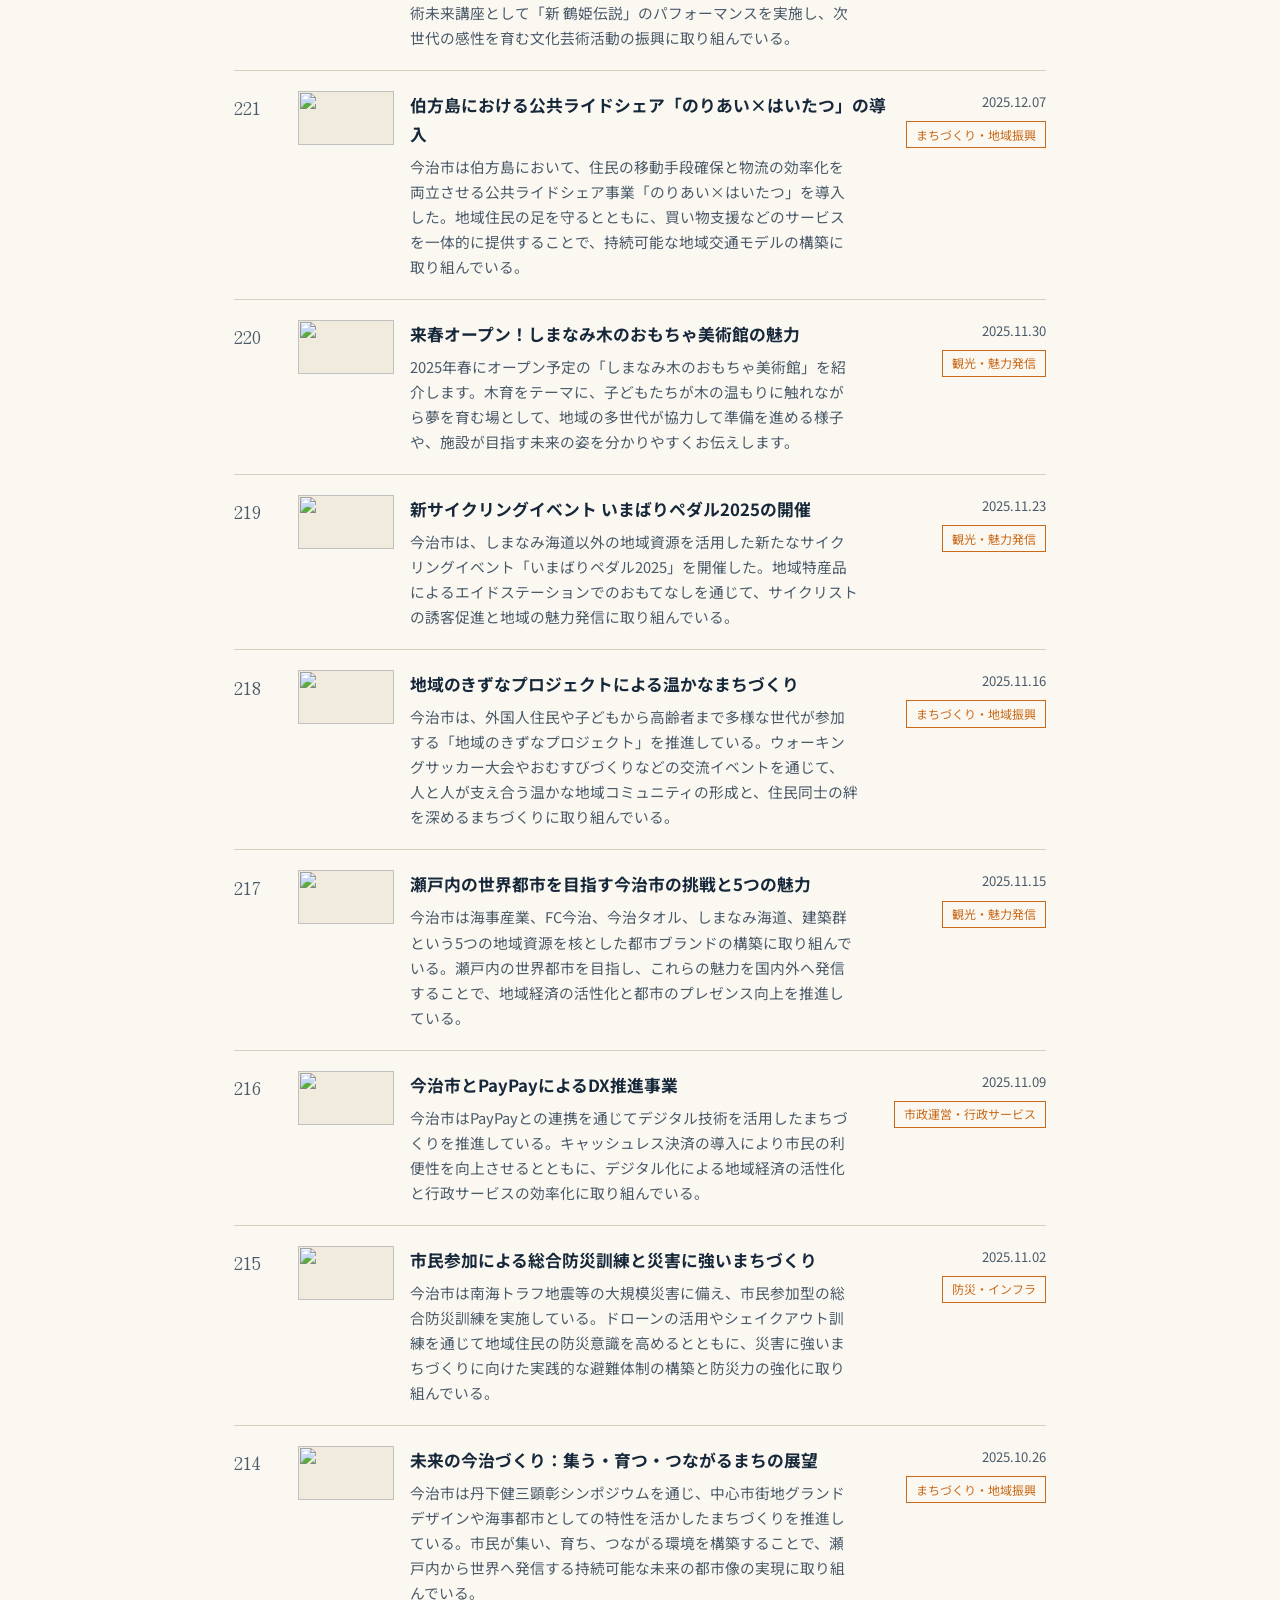
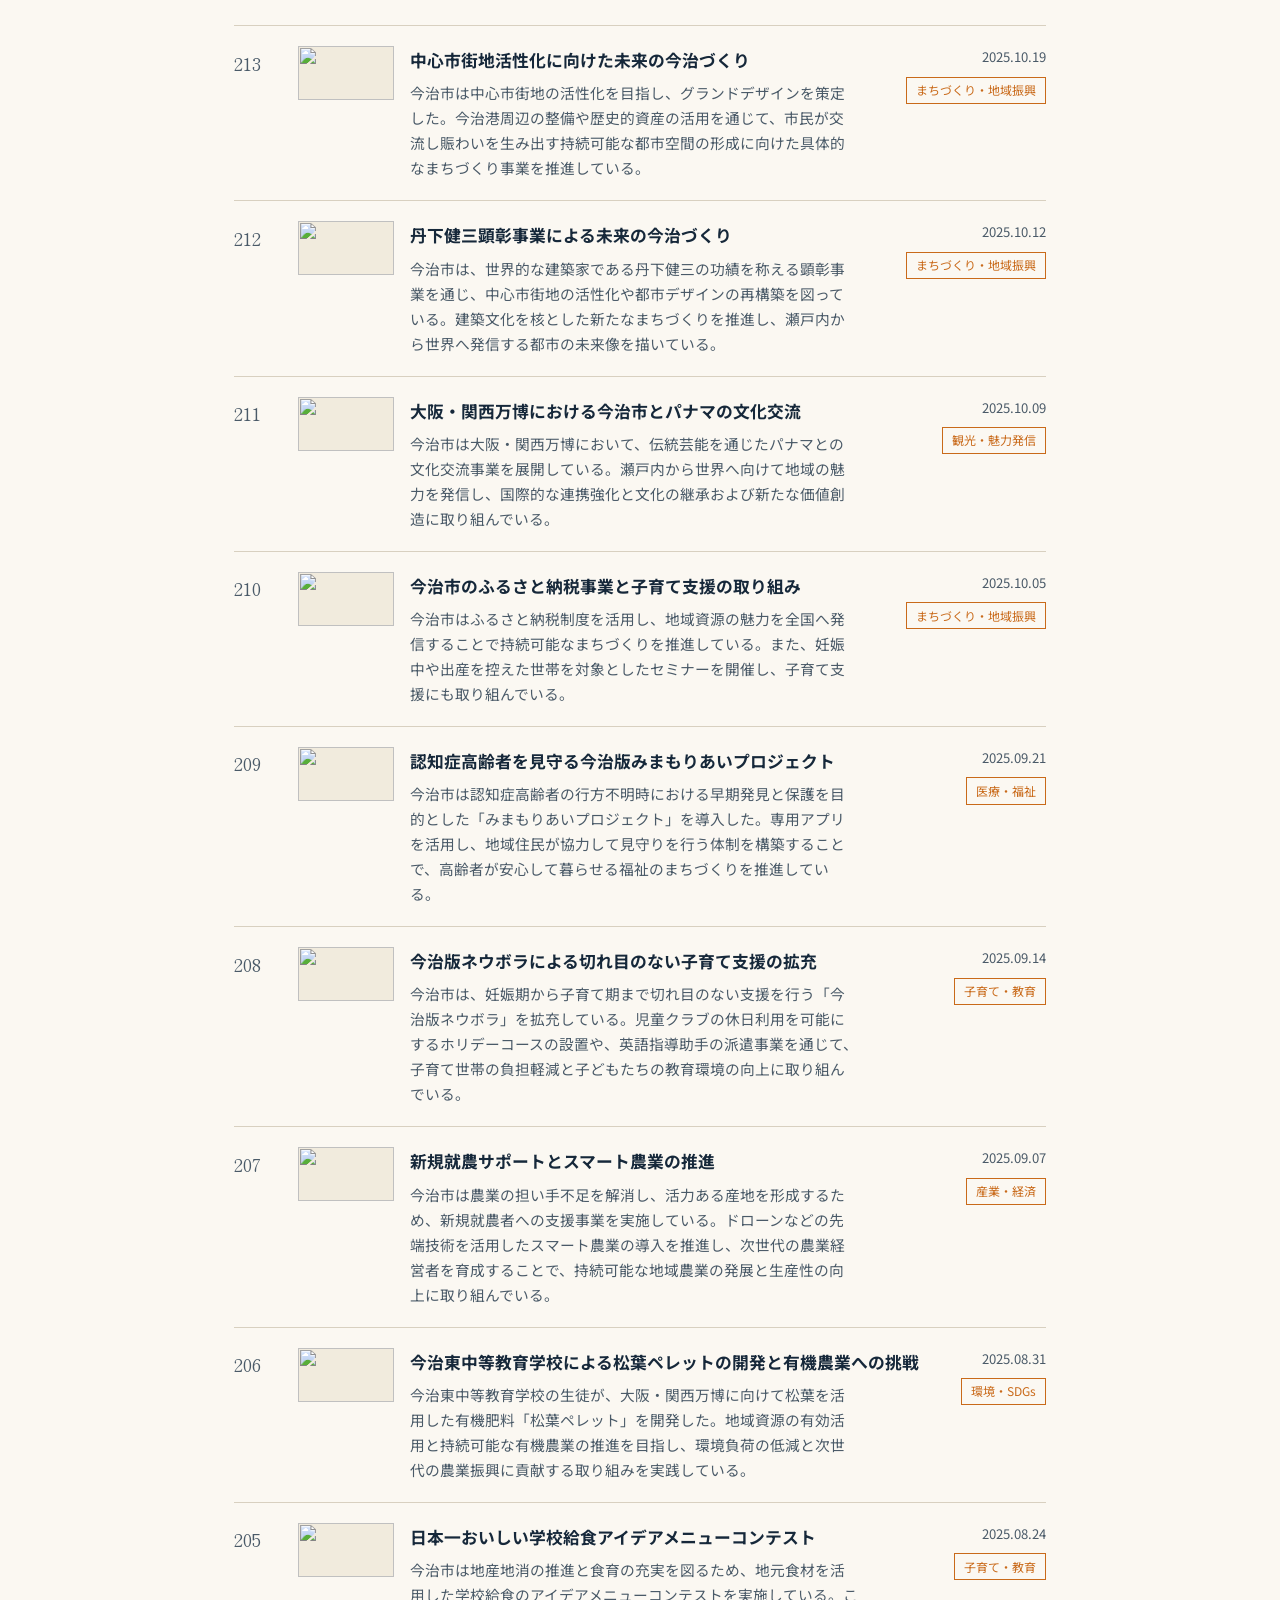
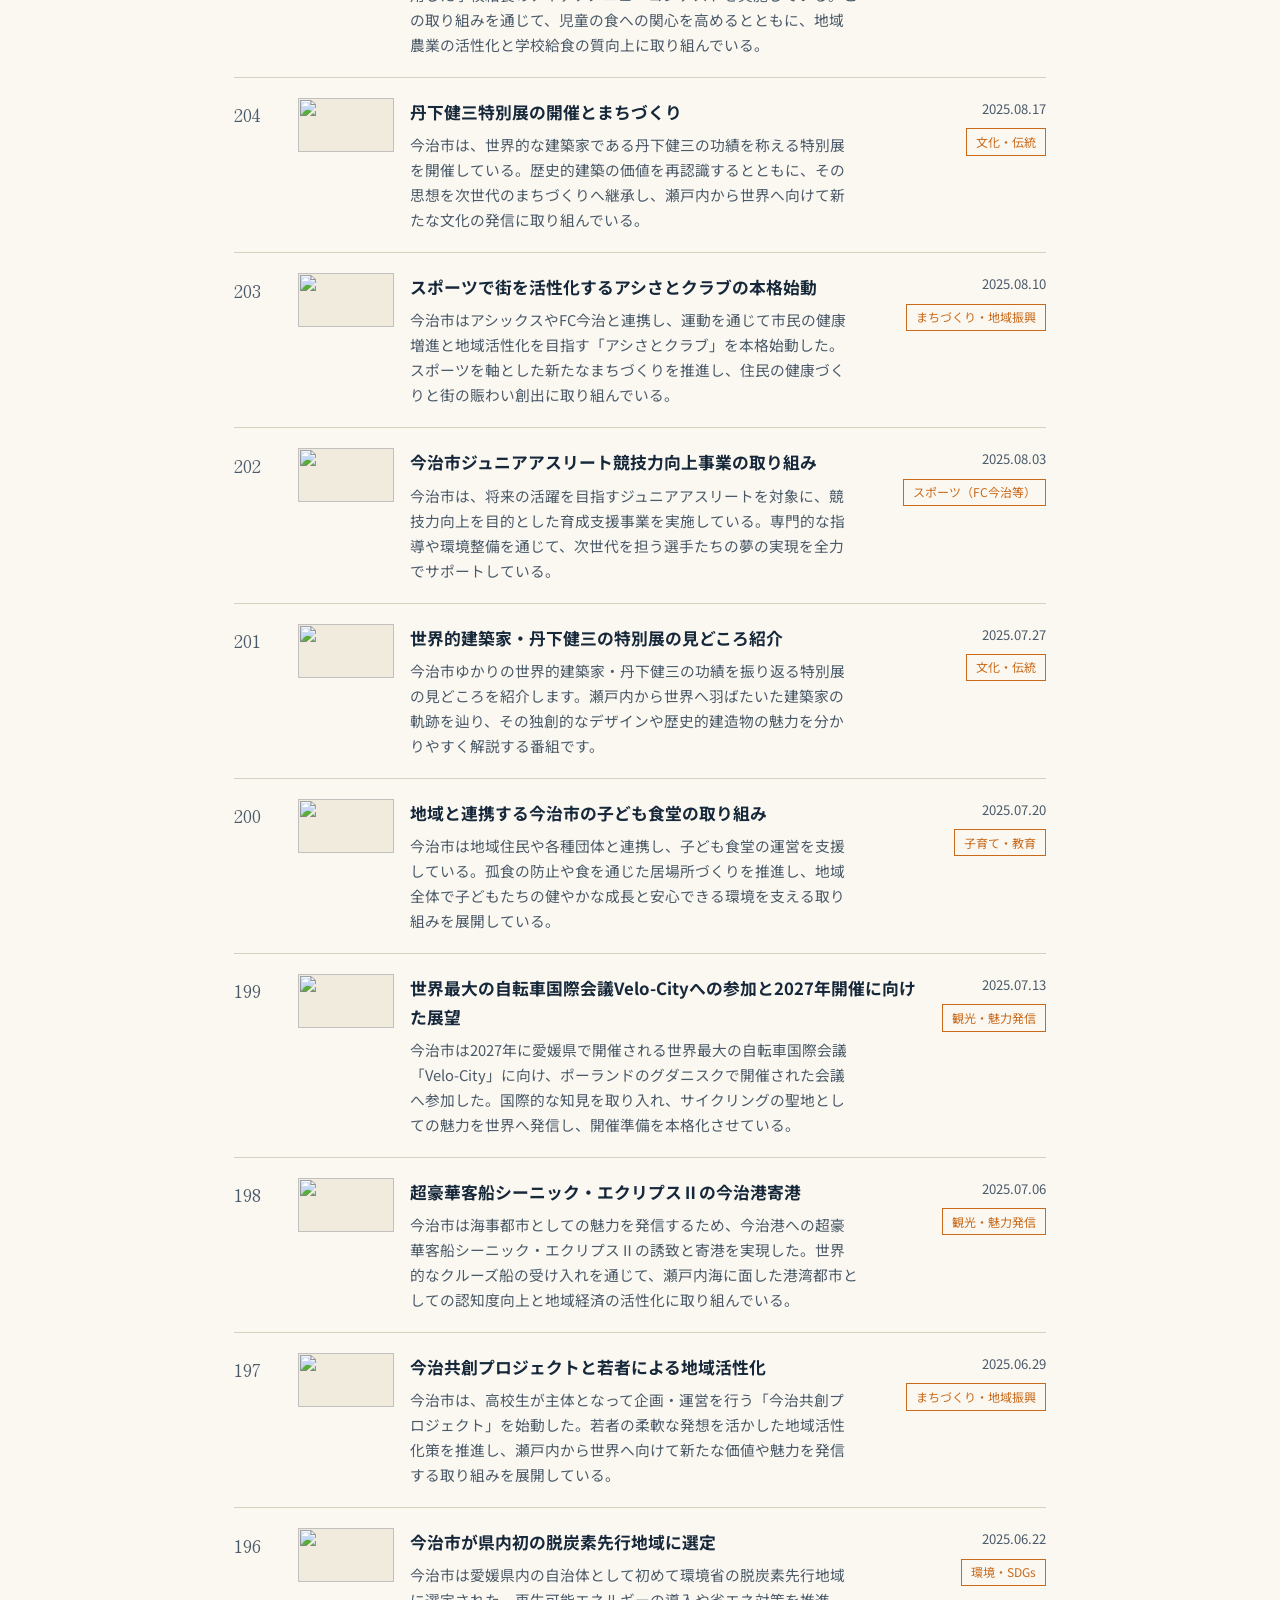
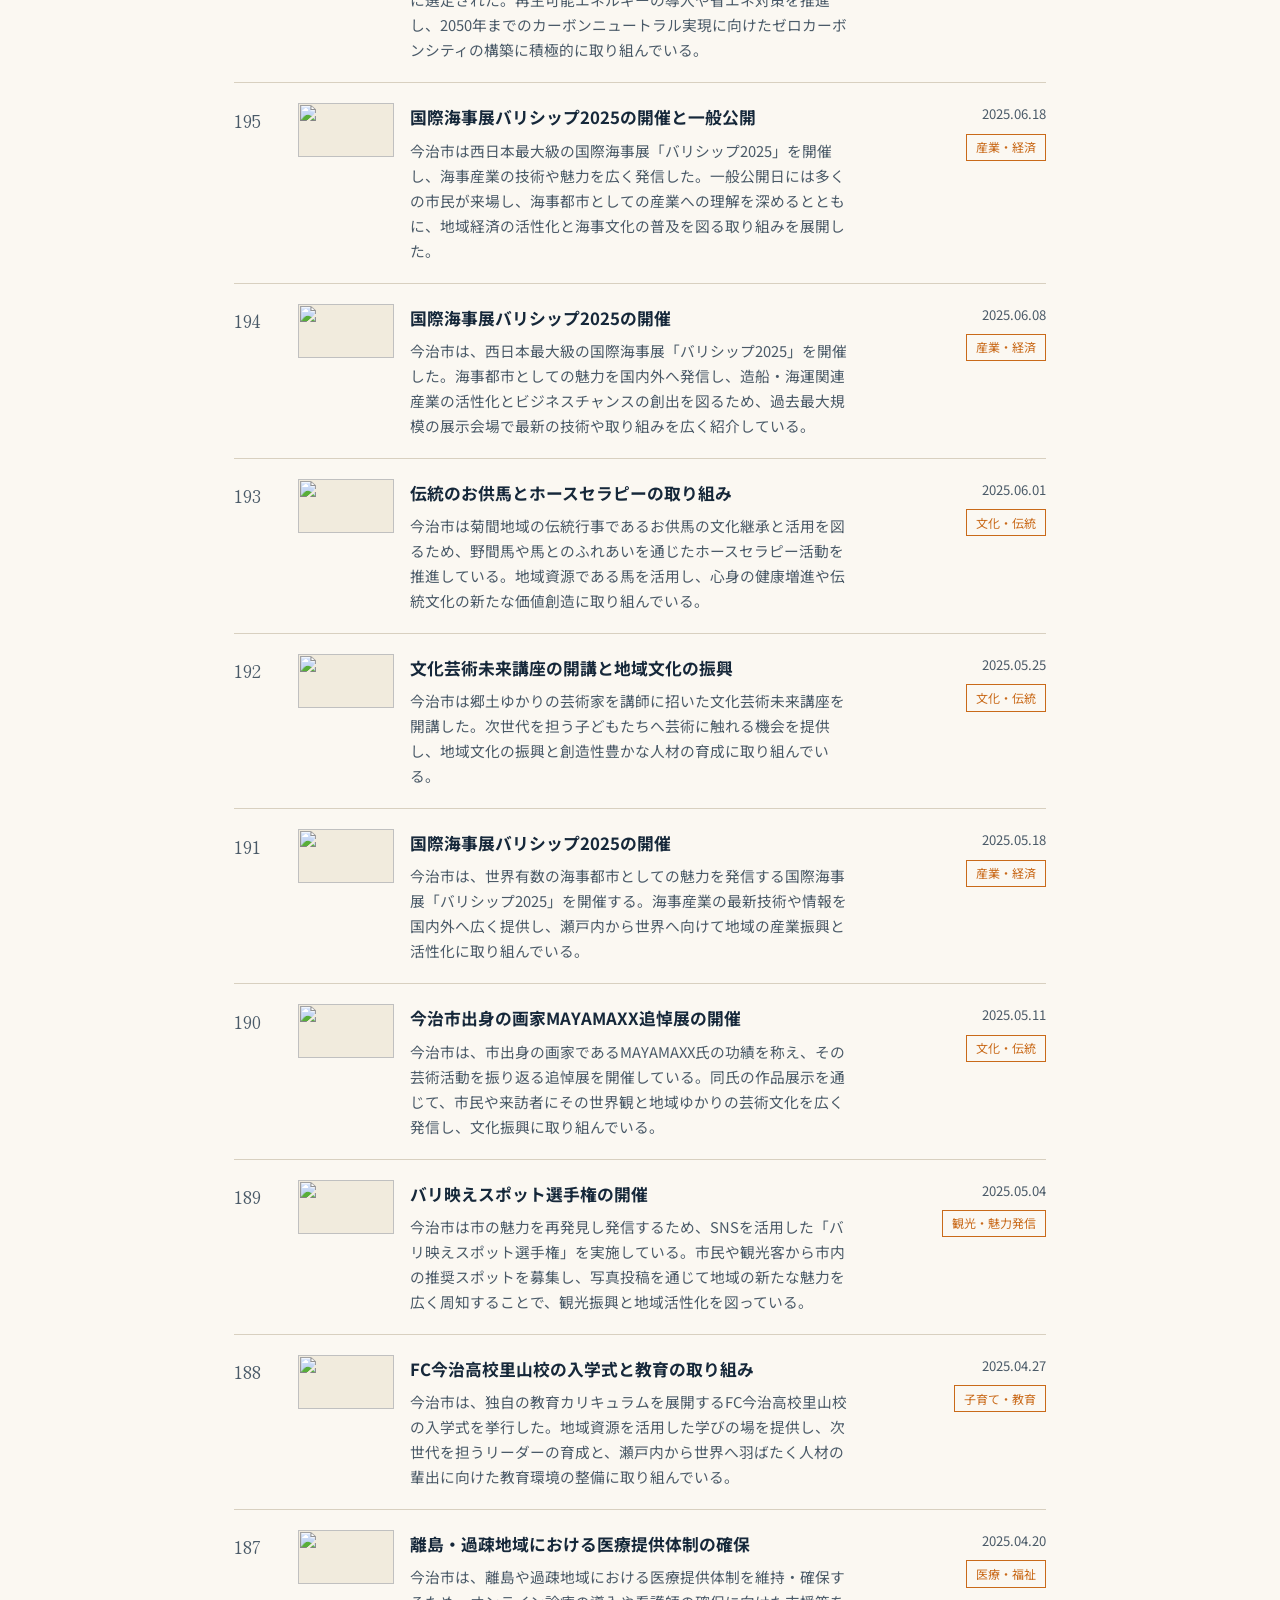
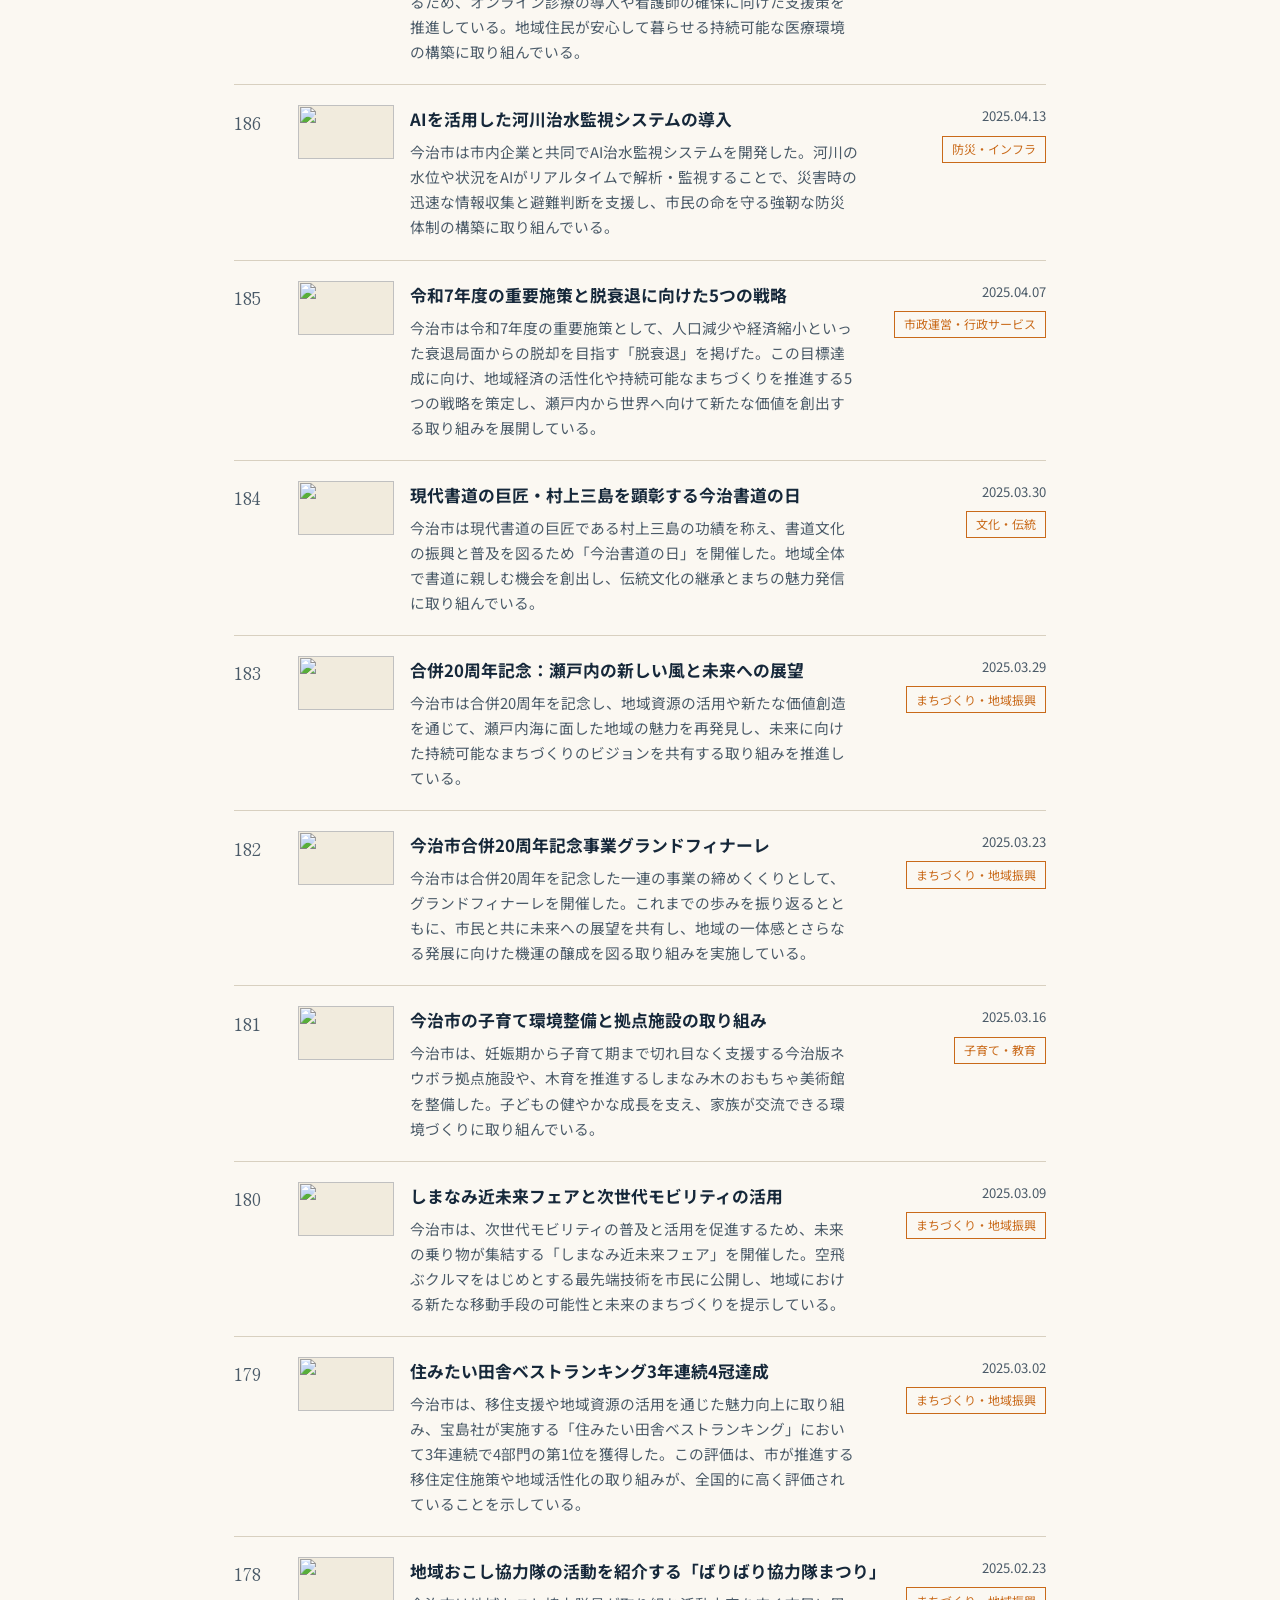
==== commit 7810d31f: "Add navigation links to index.html" ====
--- a/docs/index.html
+++ b/docs/index.html
@@ -11,6 +11,11 @@
 <link rel="stylesheet" href="style.css">
 </head>
 <body>
+
+<nav class="site-nav">
+  <a href="index.html" class="site-nav-link is-active">全件アーカイブ</a>
+  <a href="categories.html" class="site-nav-link">分野別の取り組み</a>
+</nav>
 
 <header class="hero">
   <div class="hero-inner">
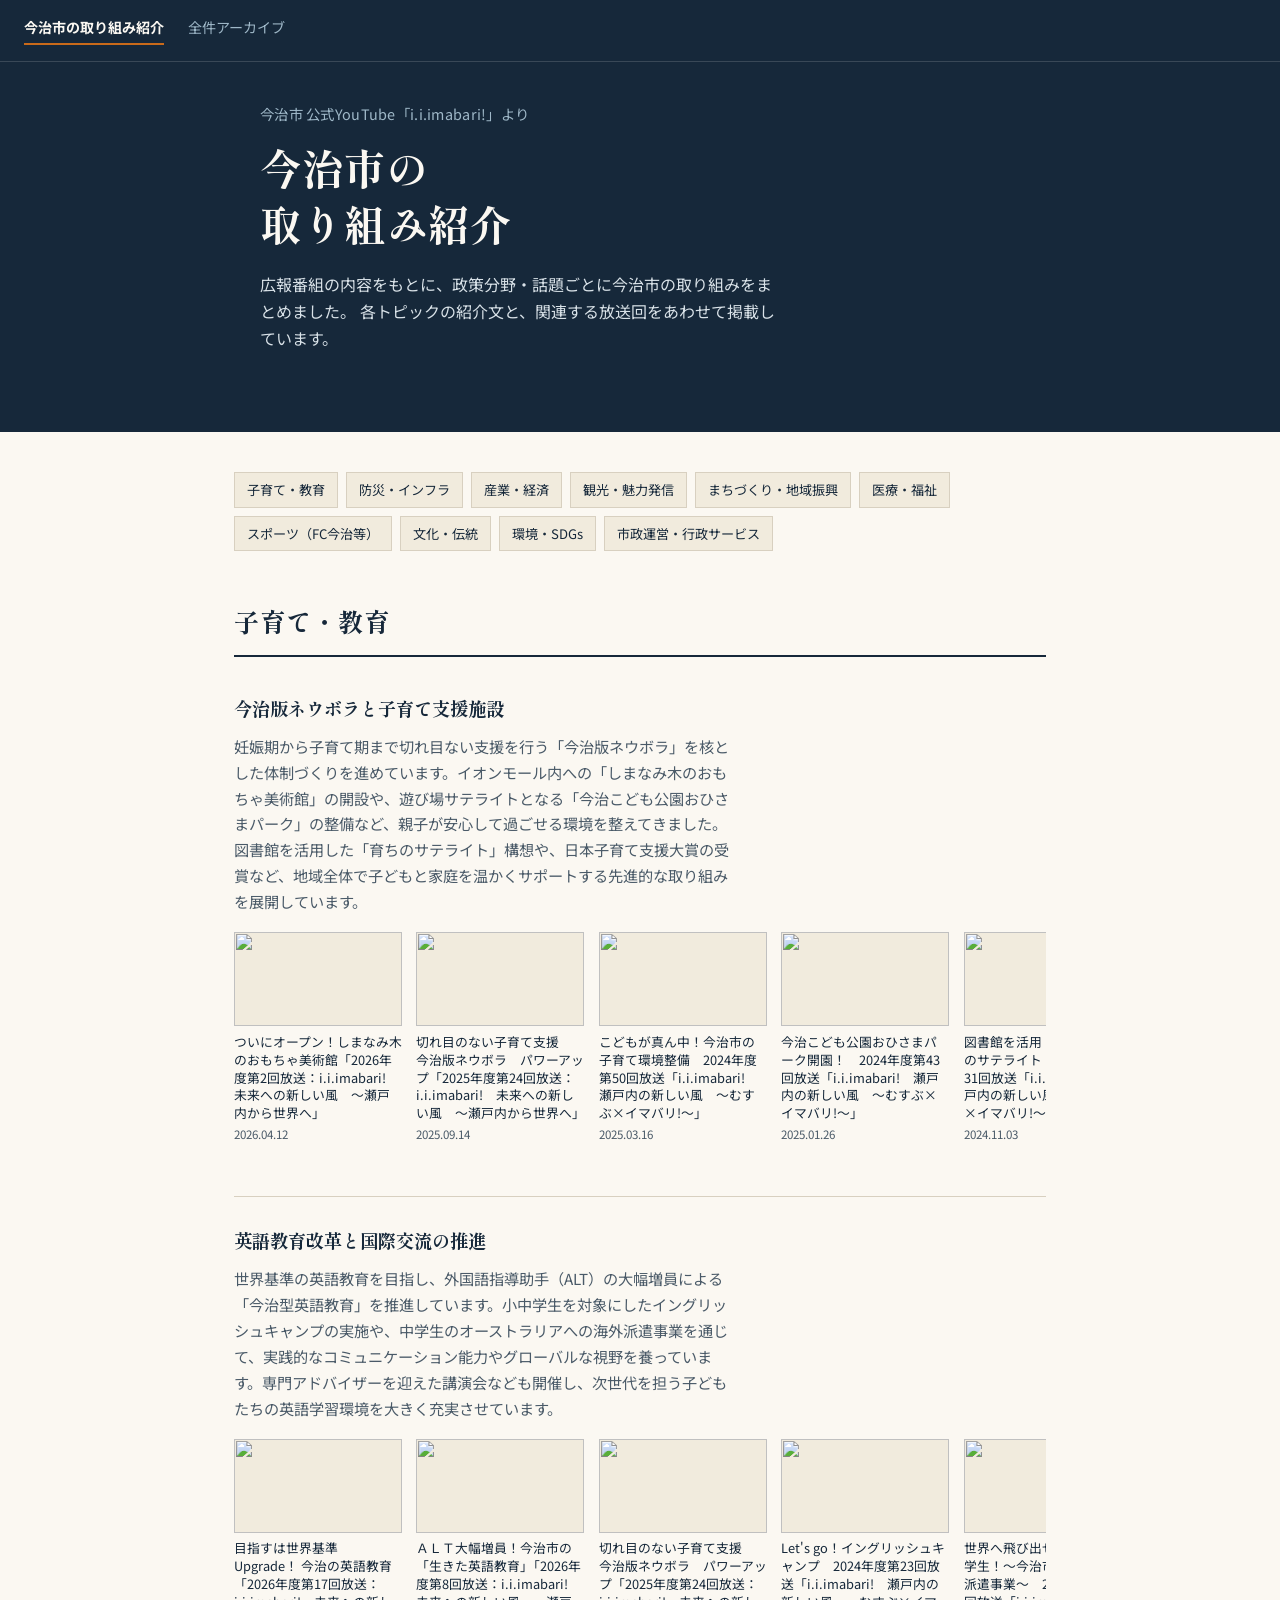
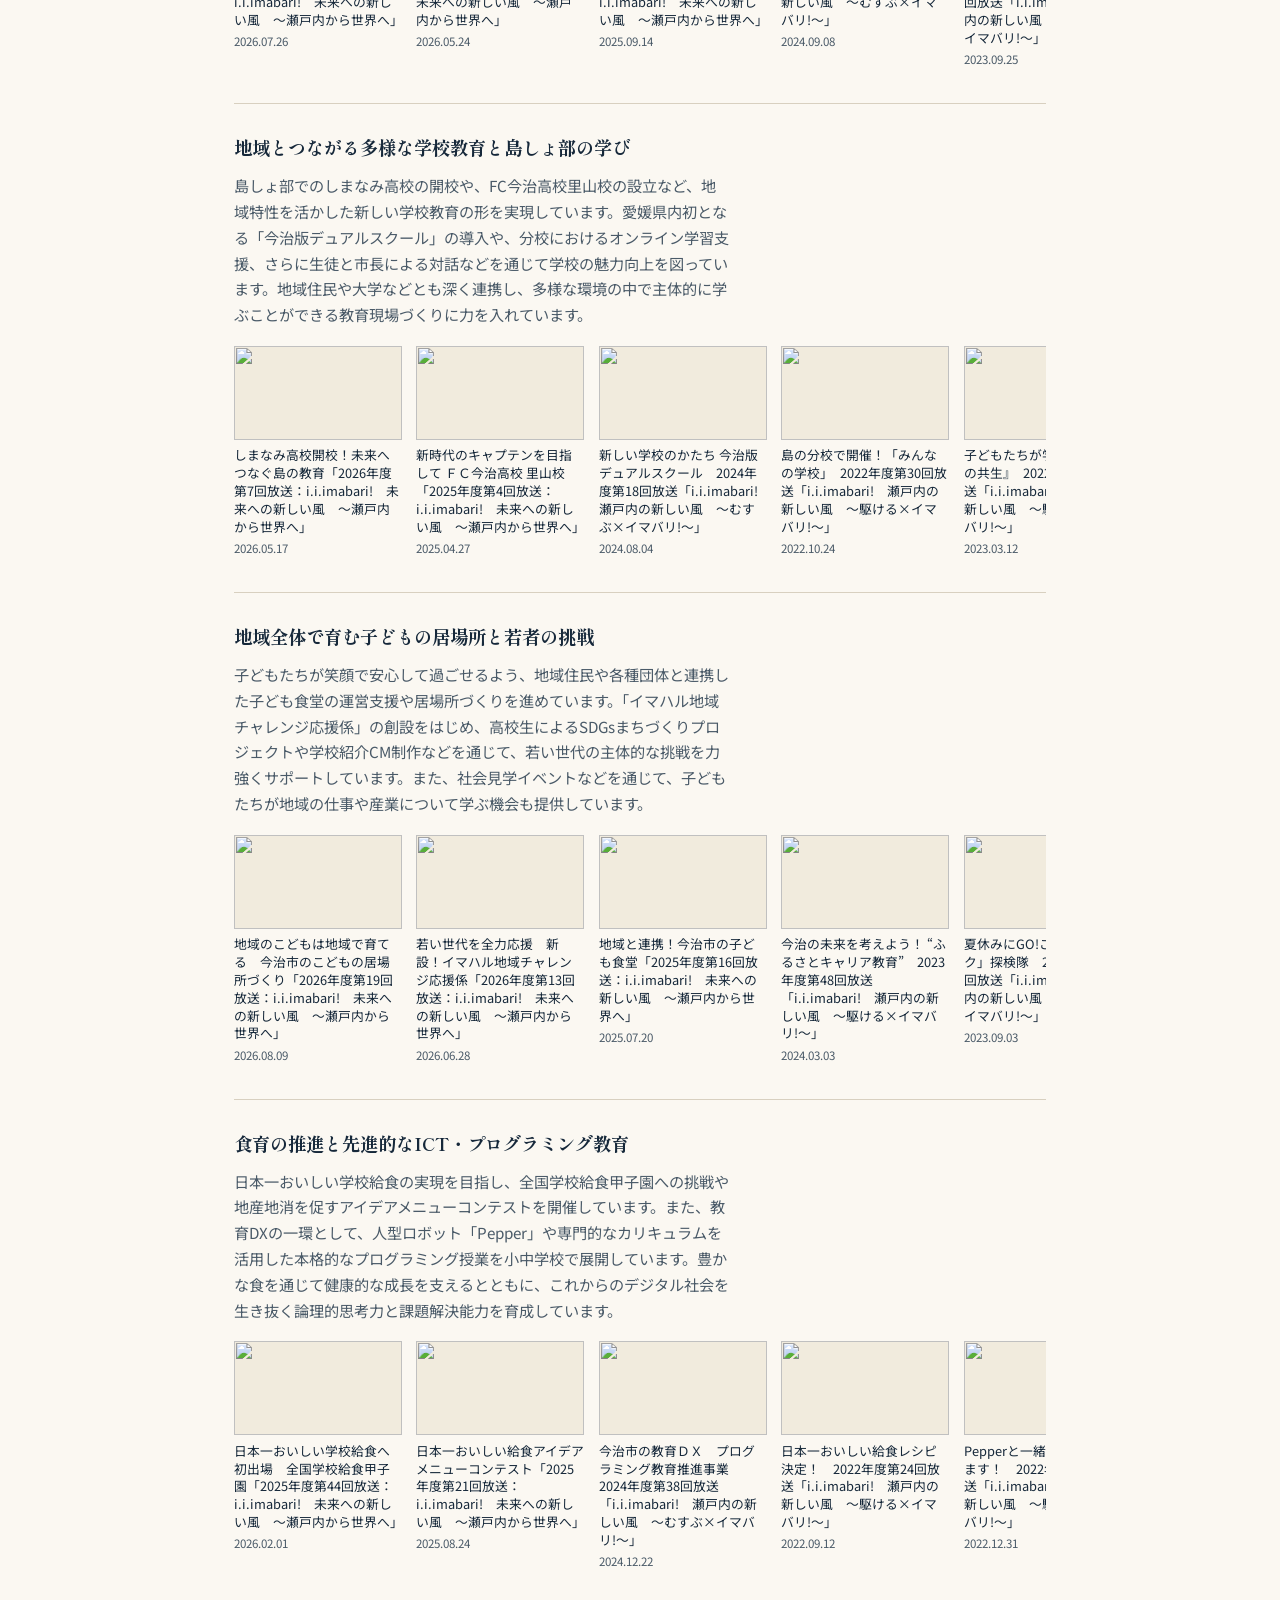
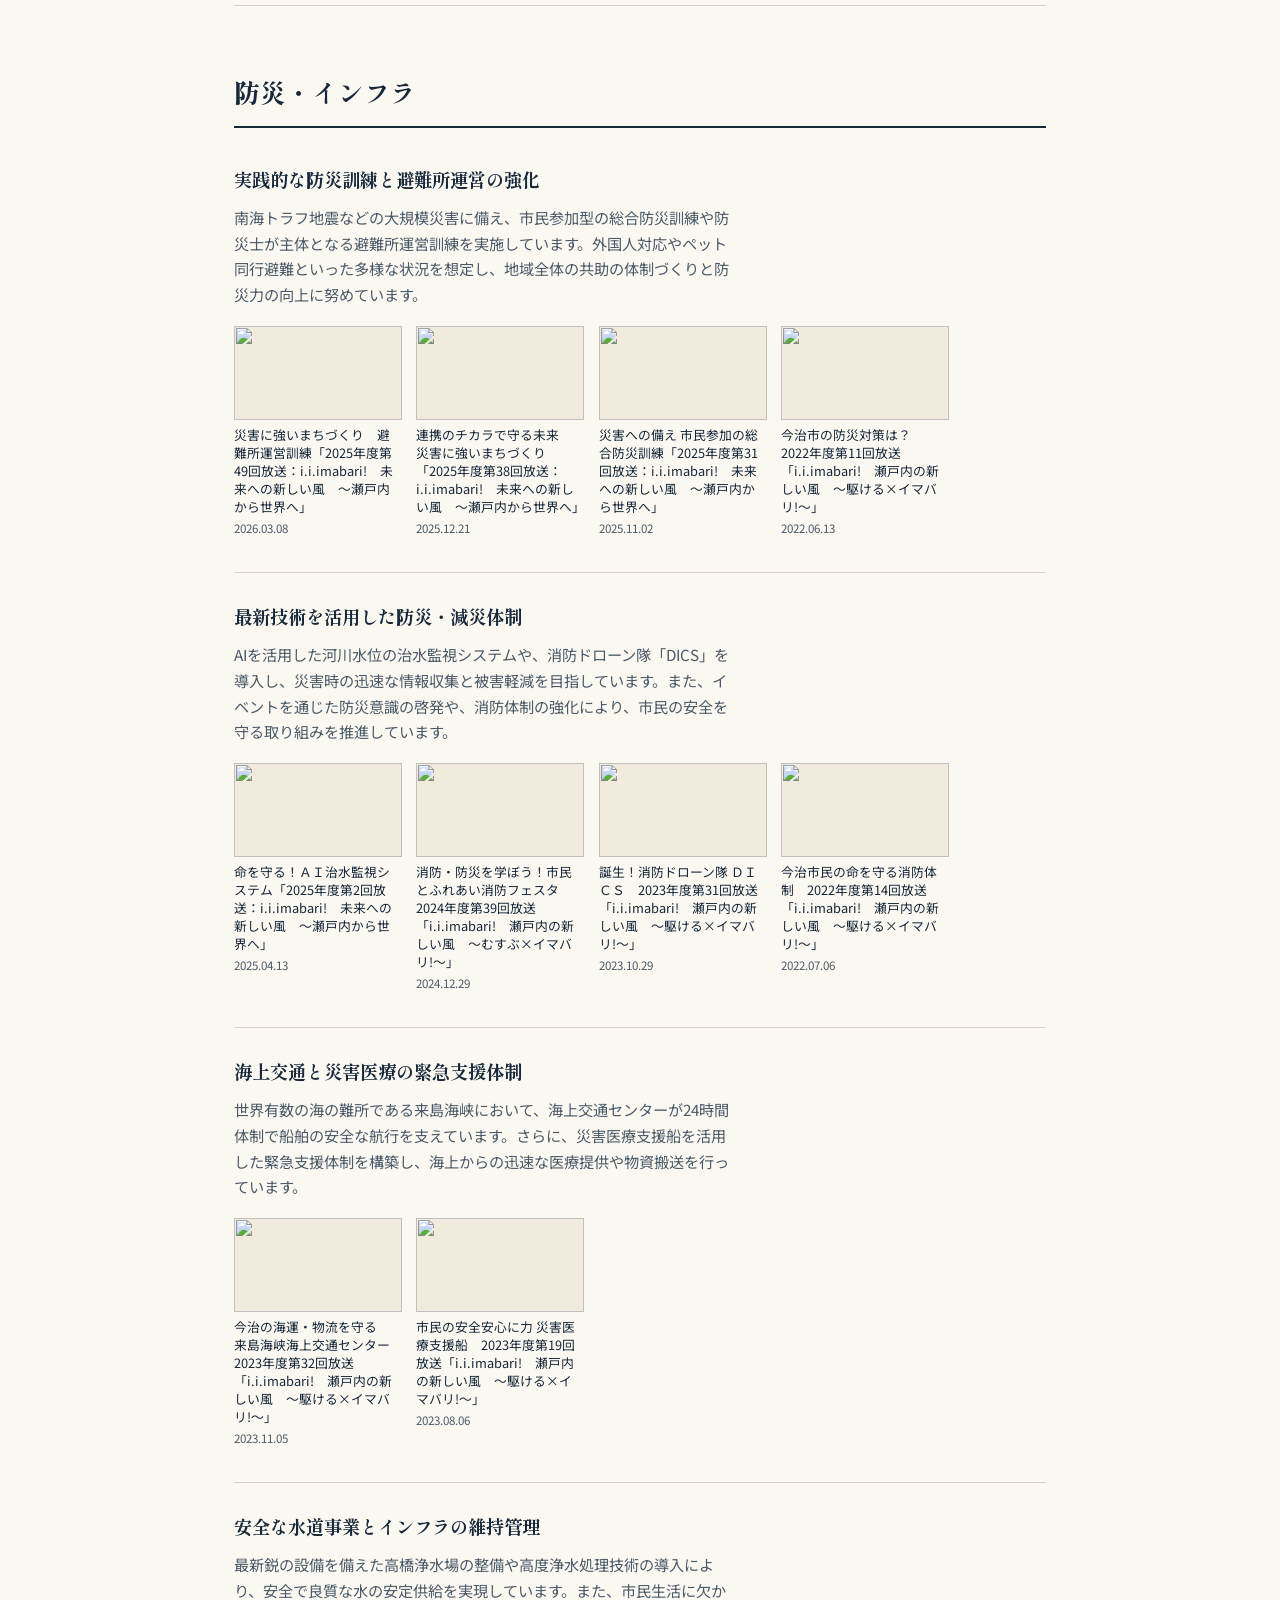
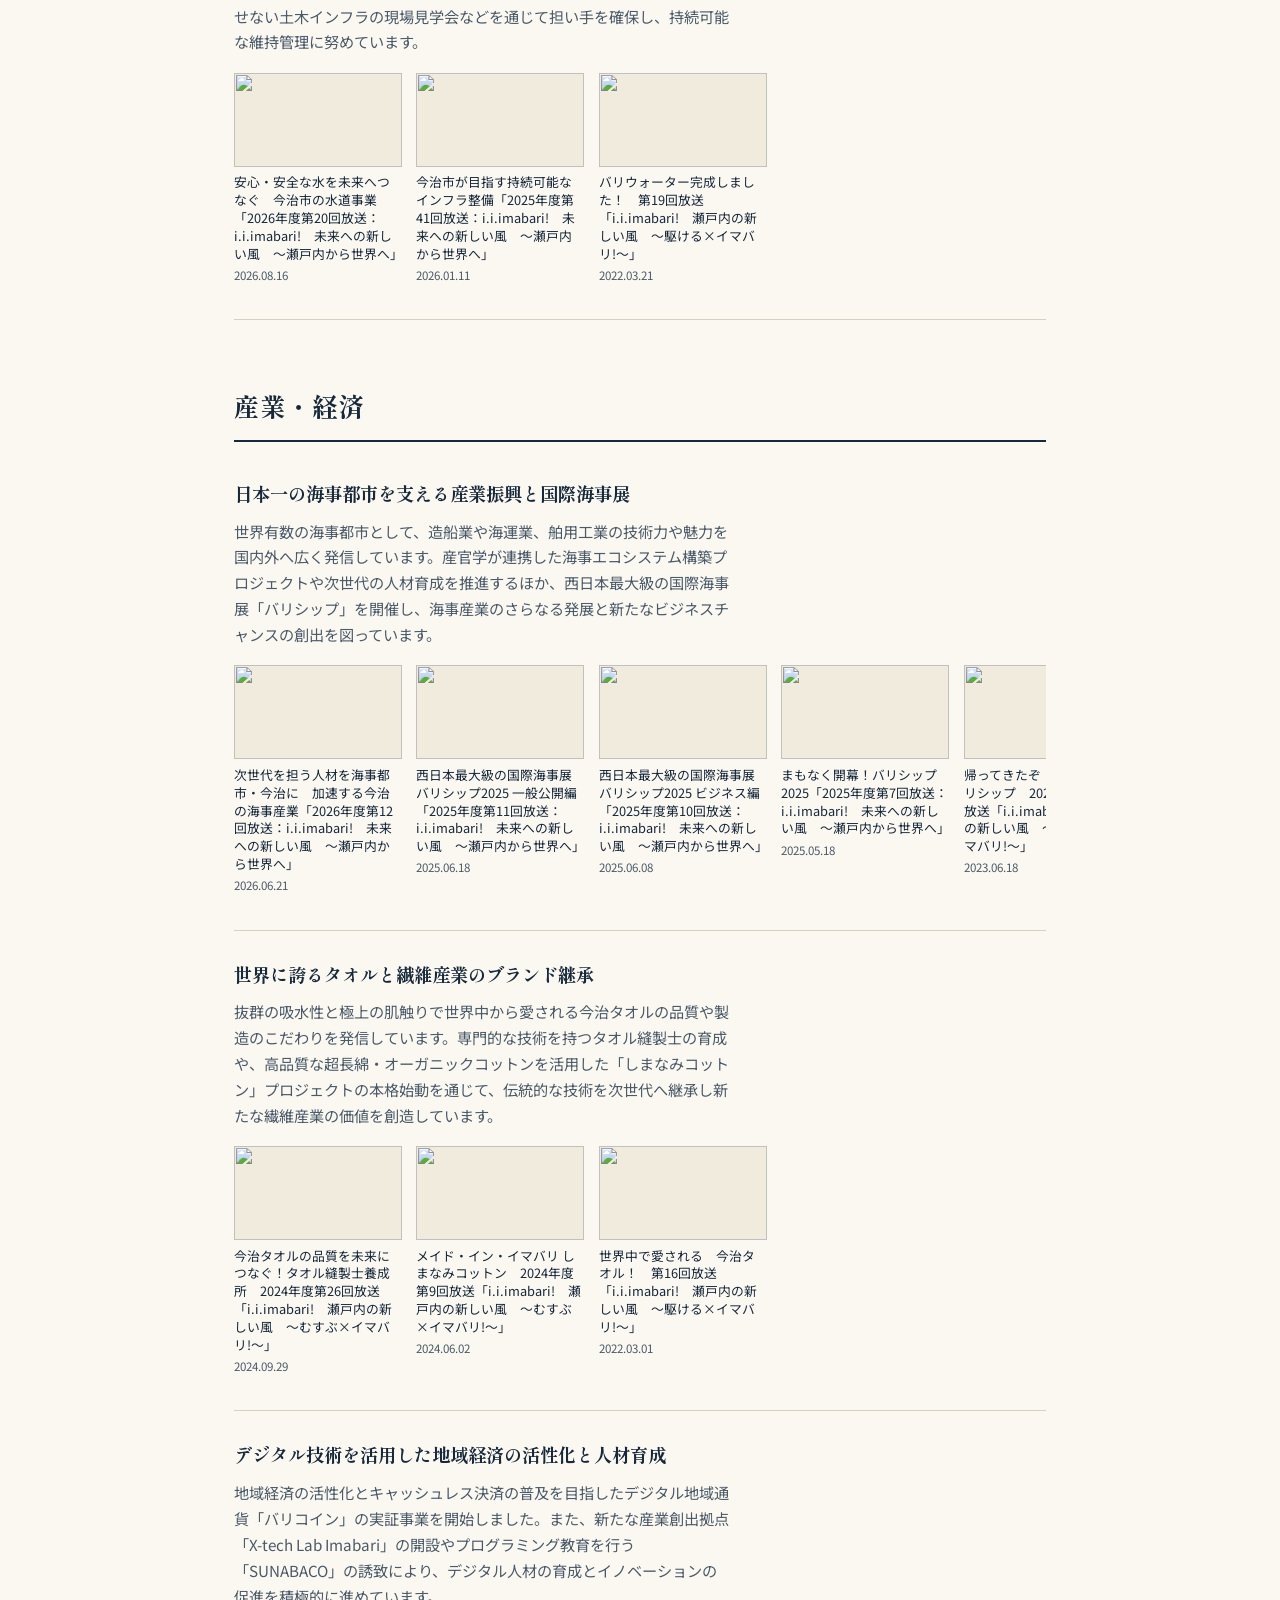
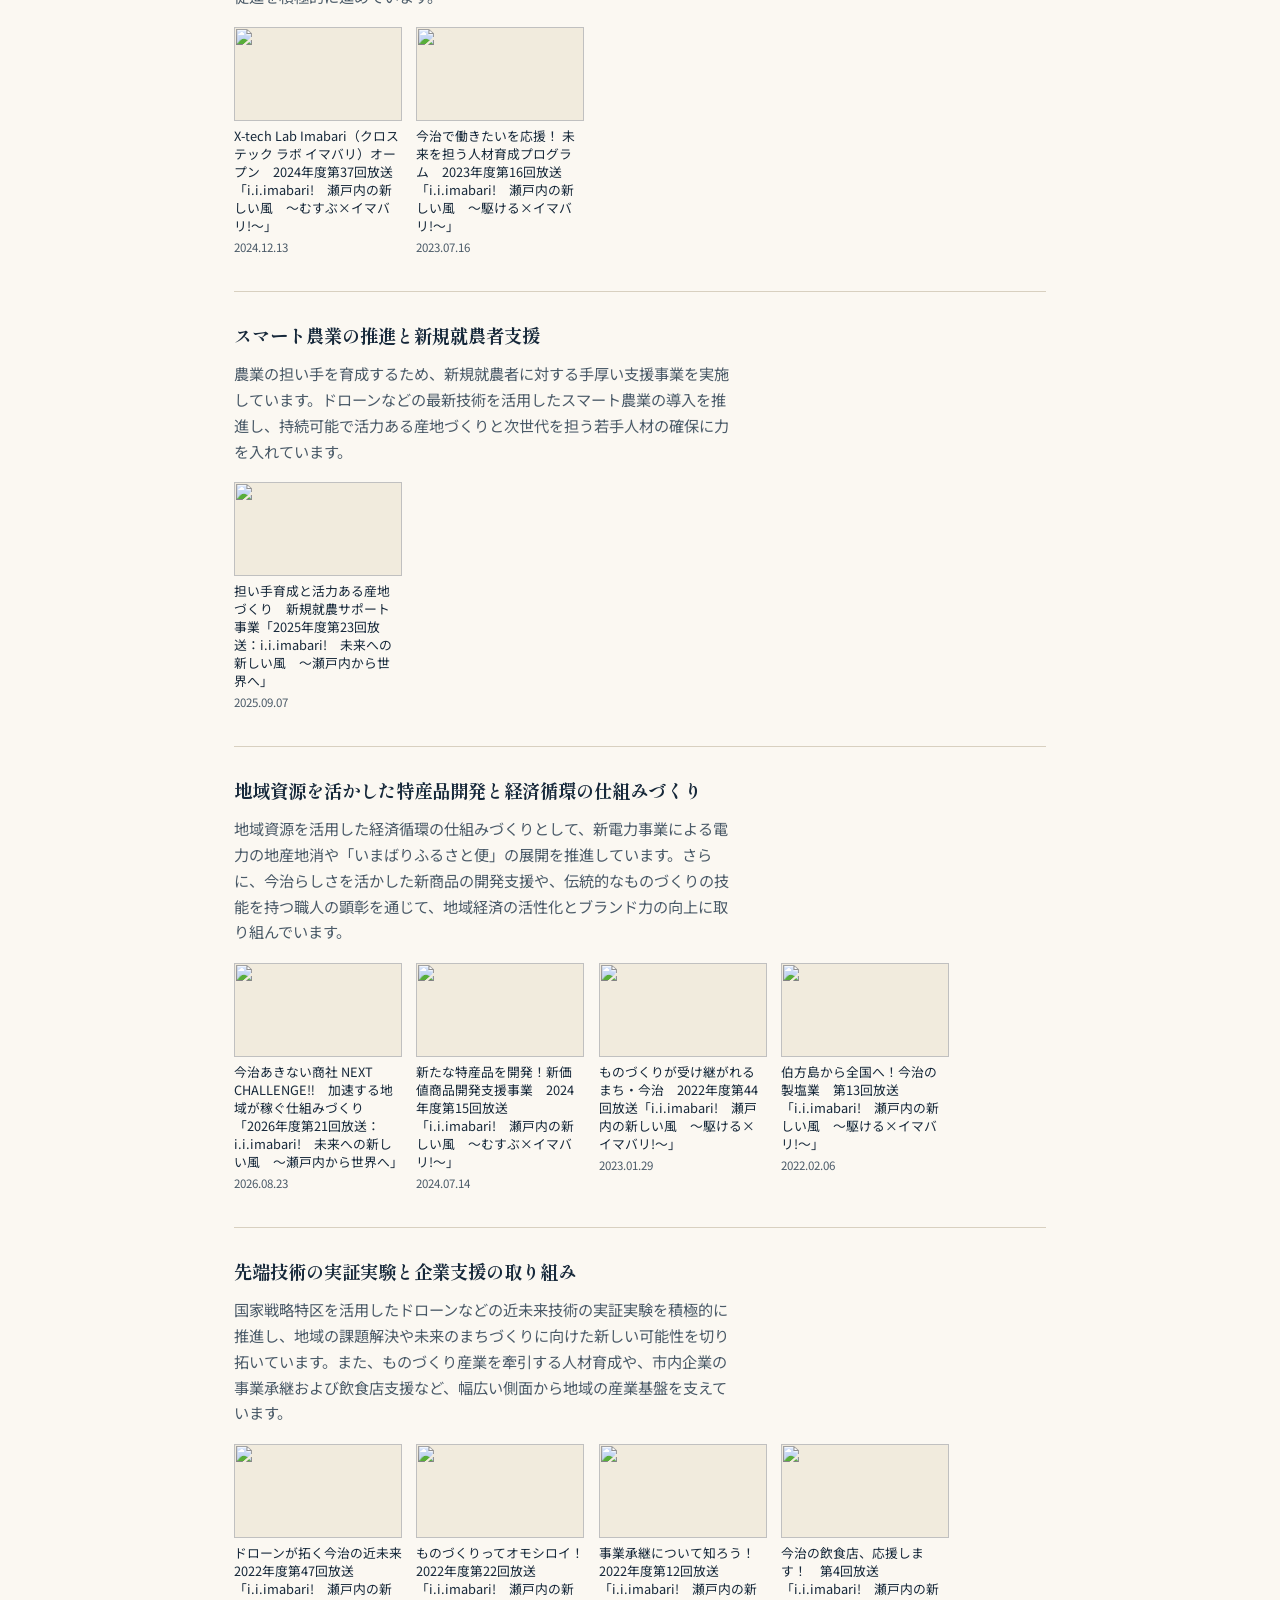
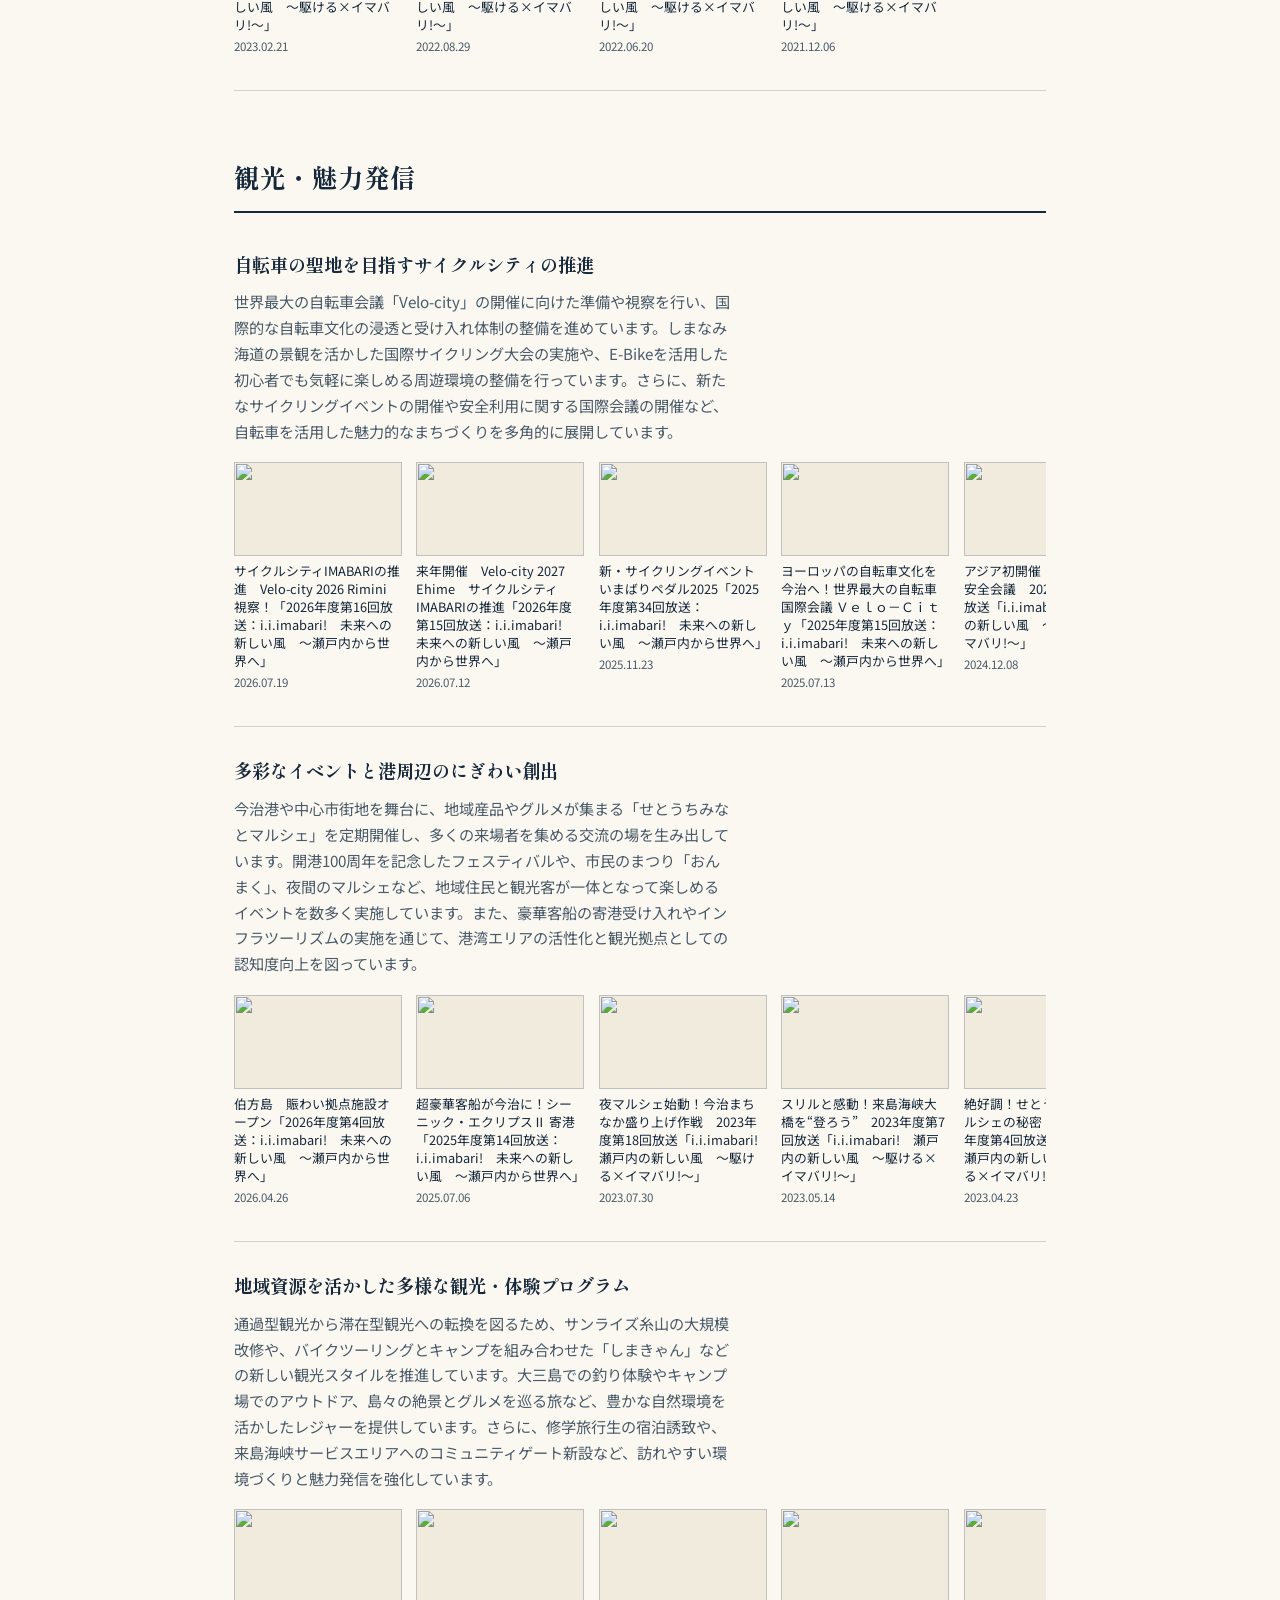
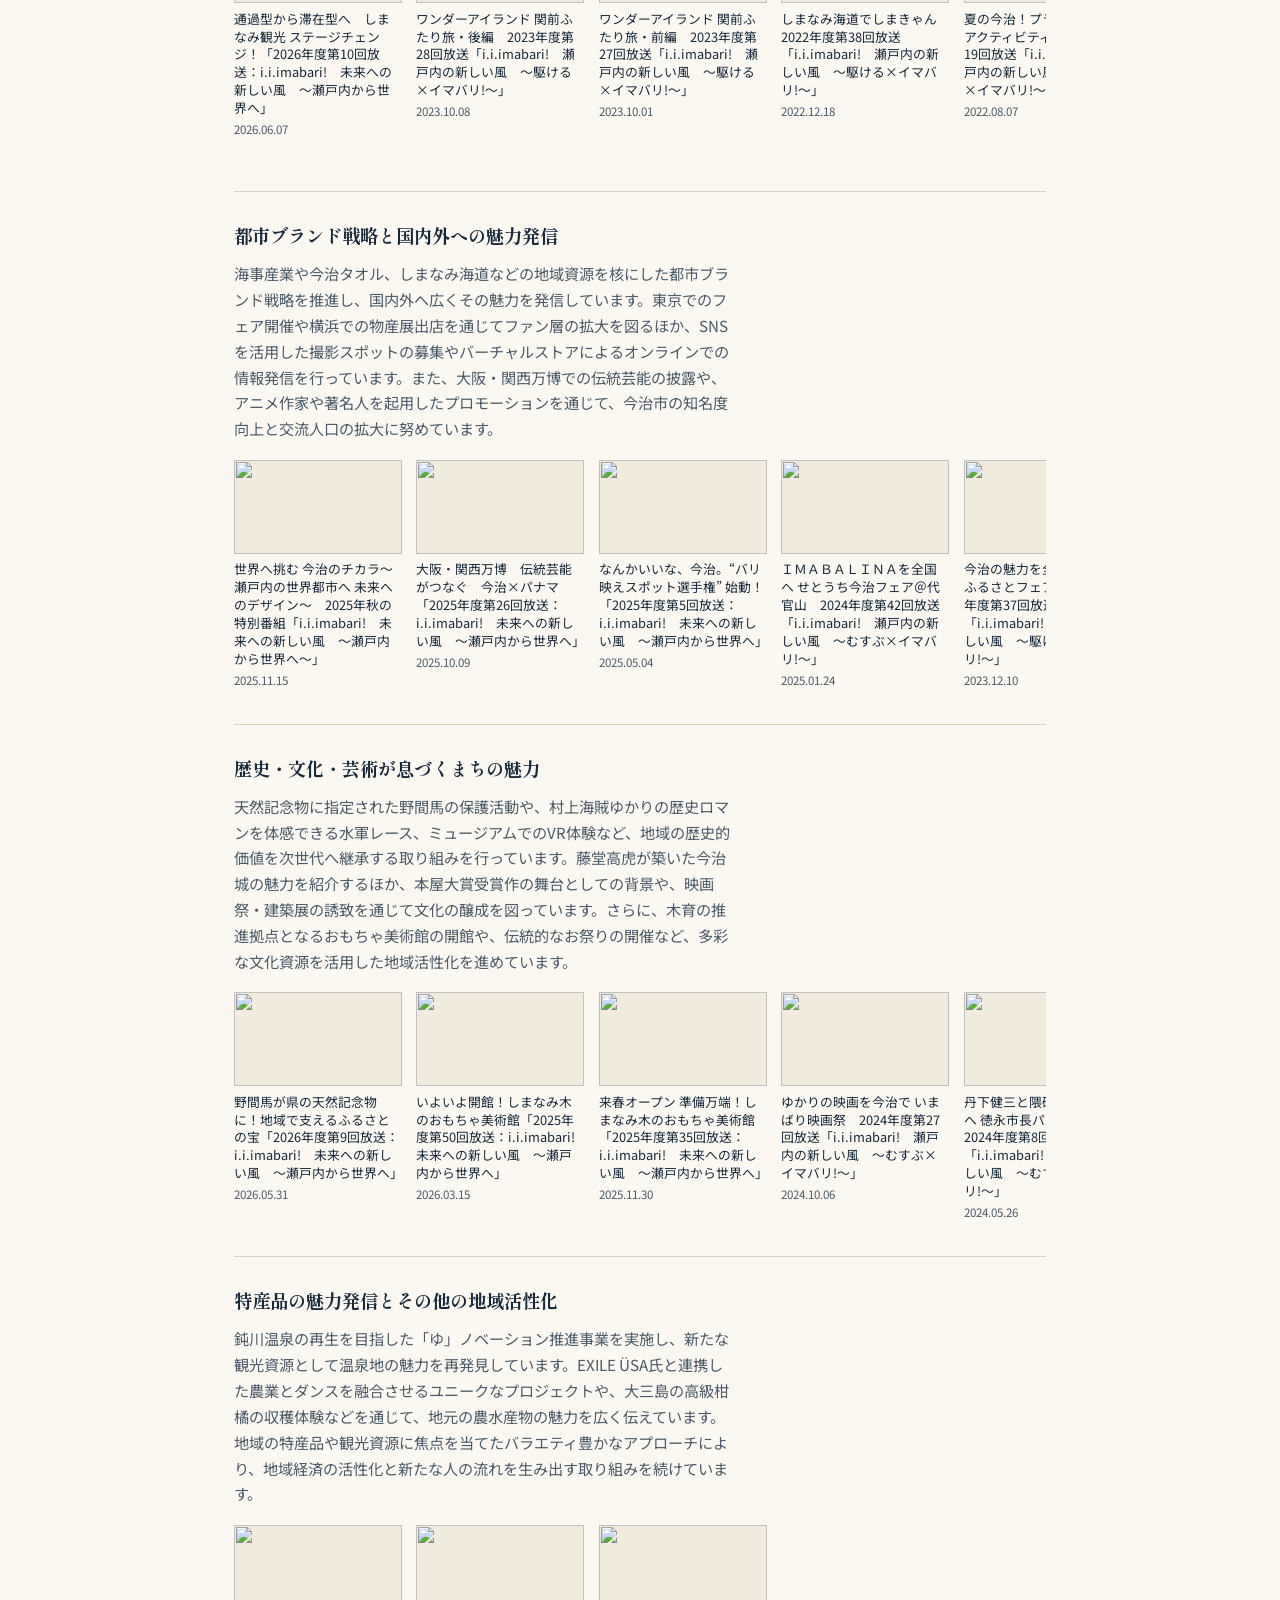
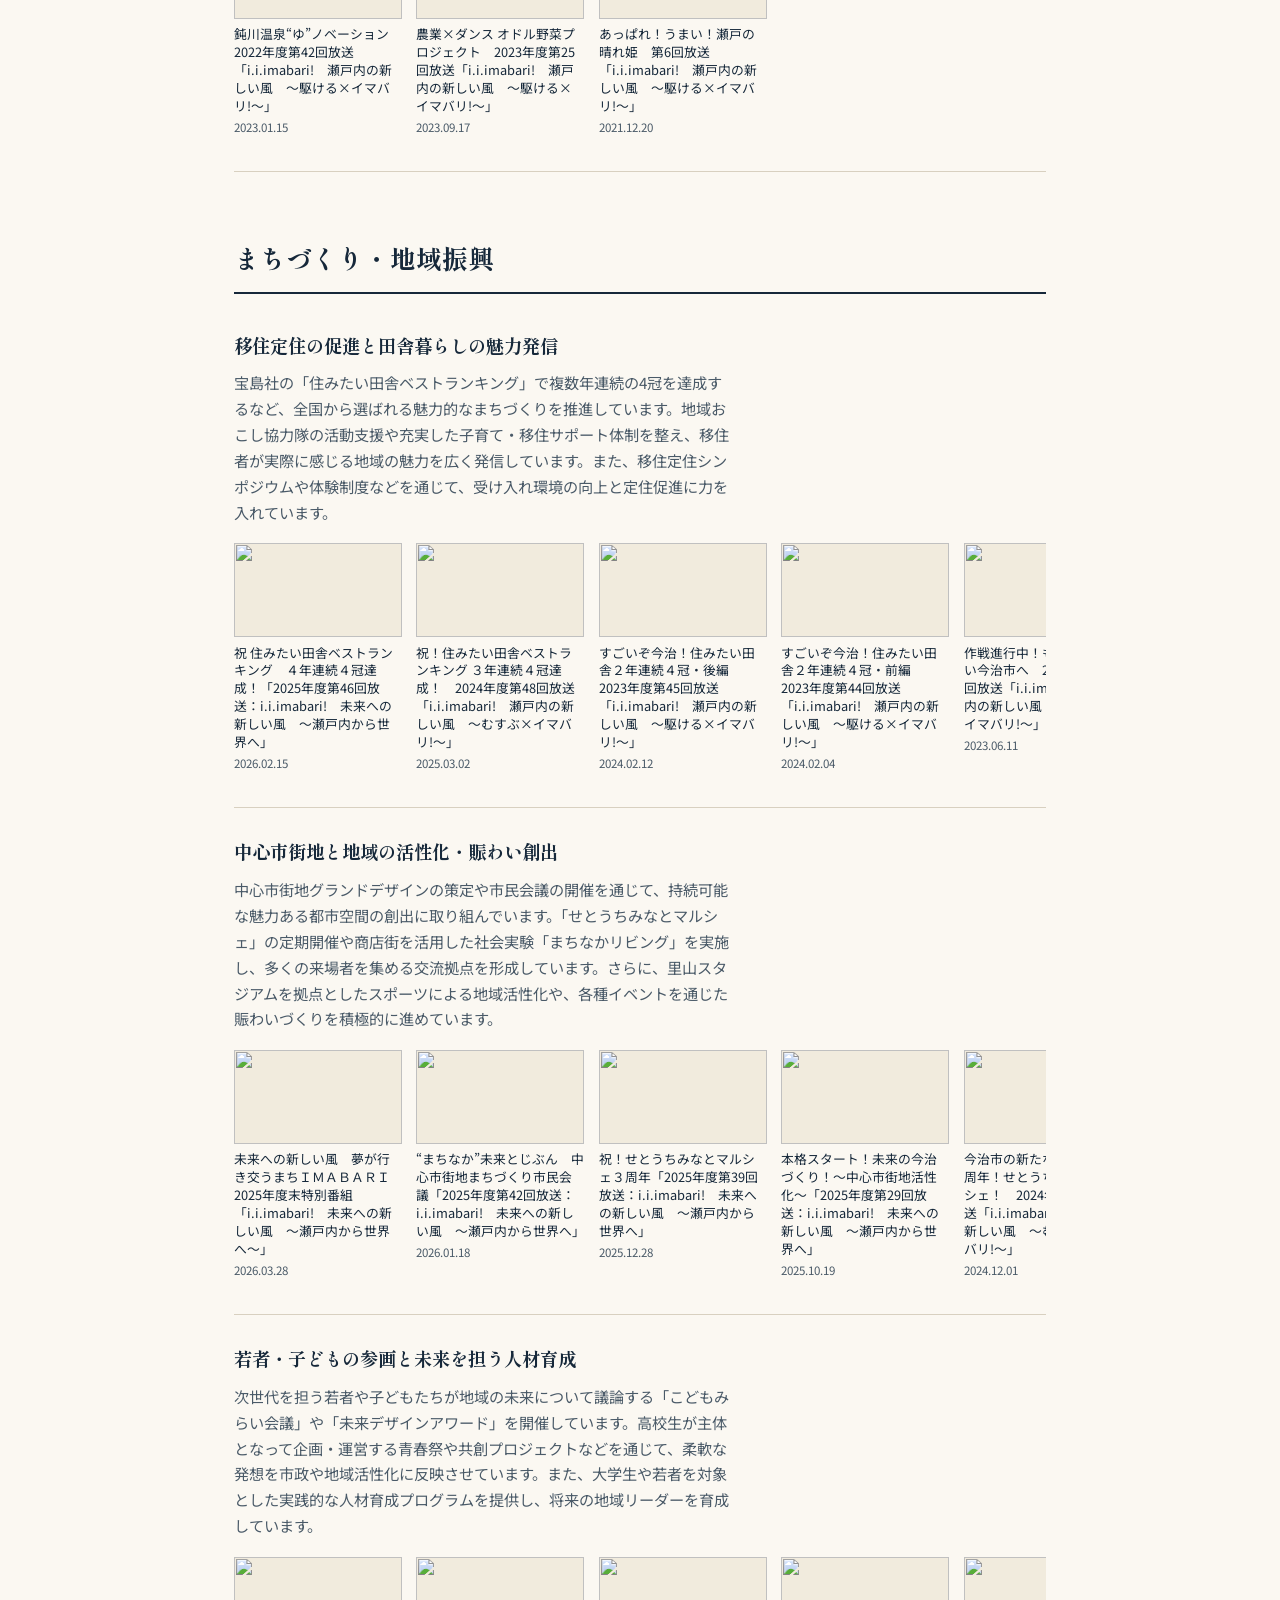
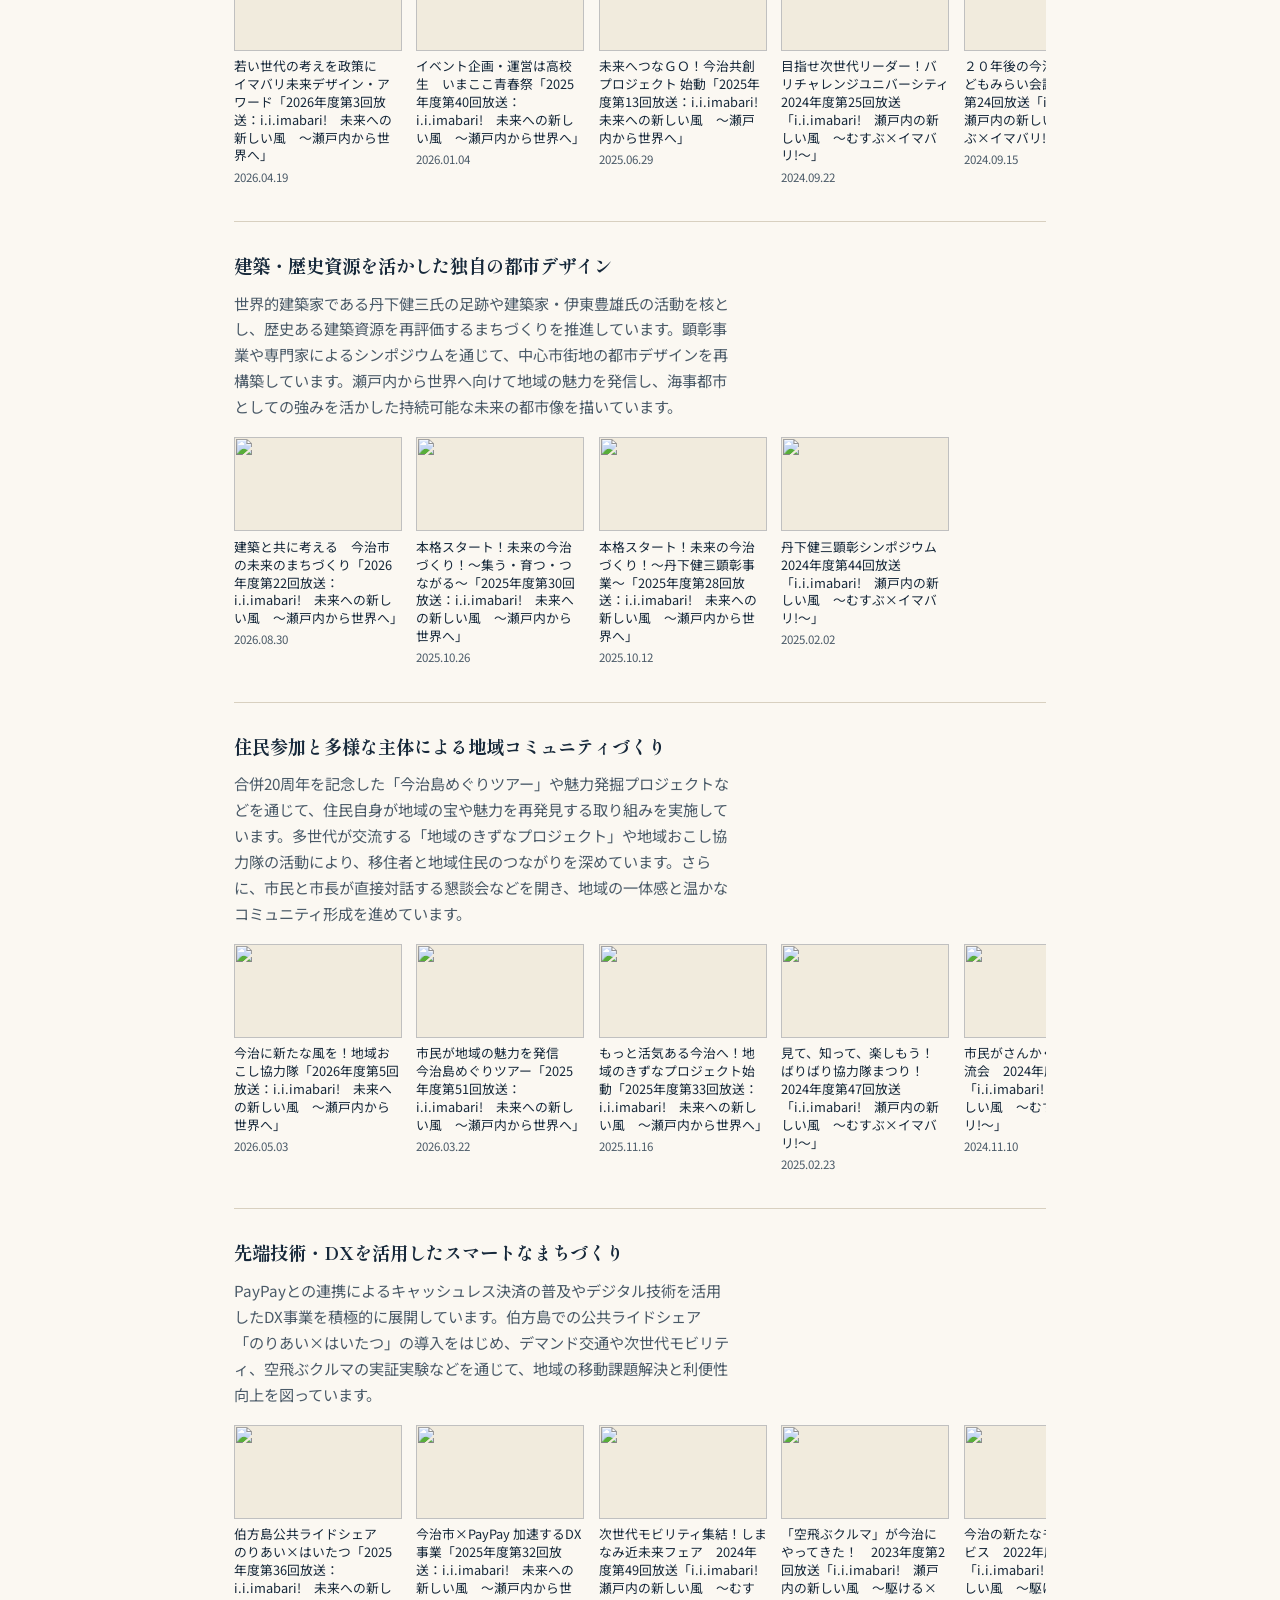
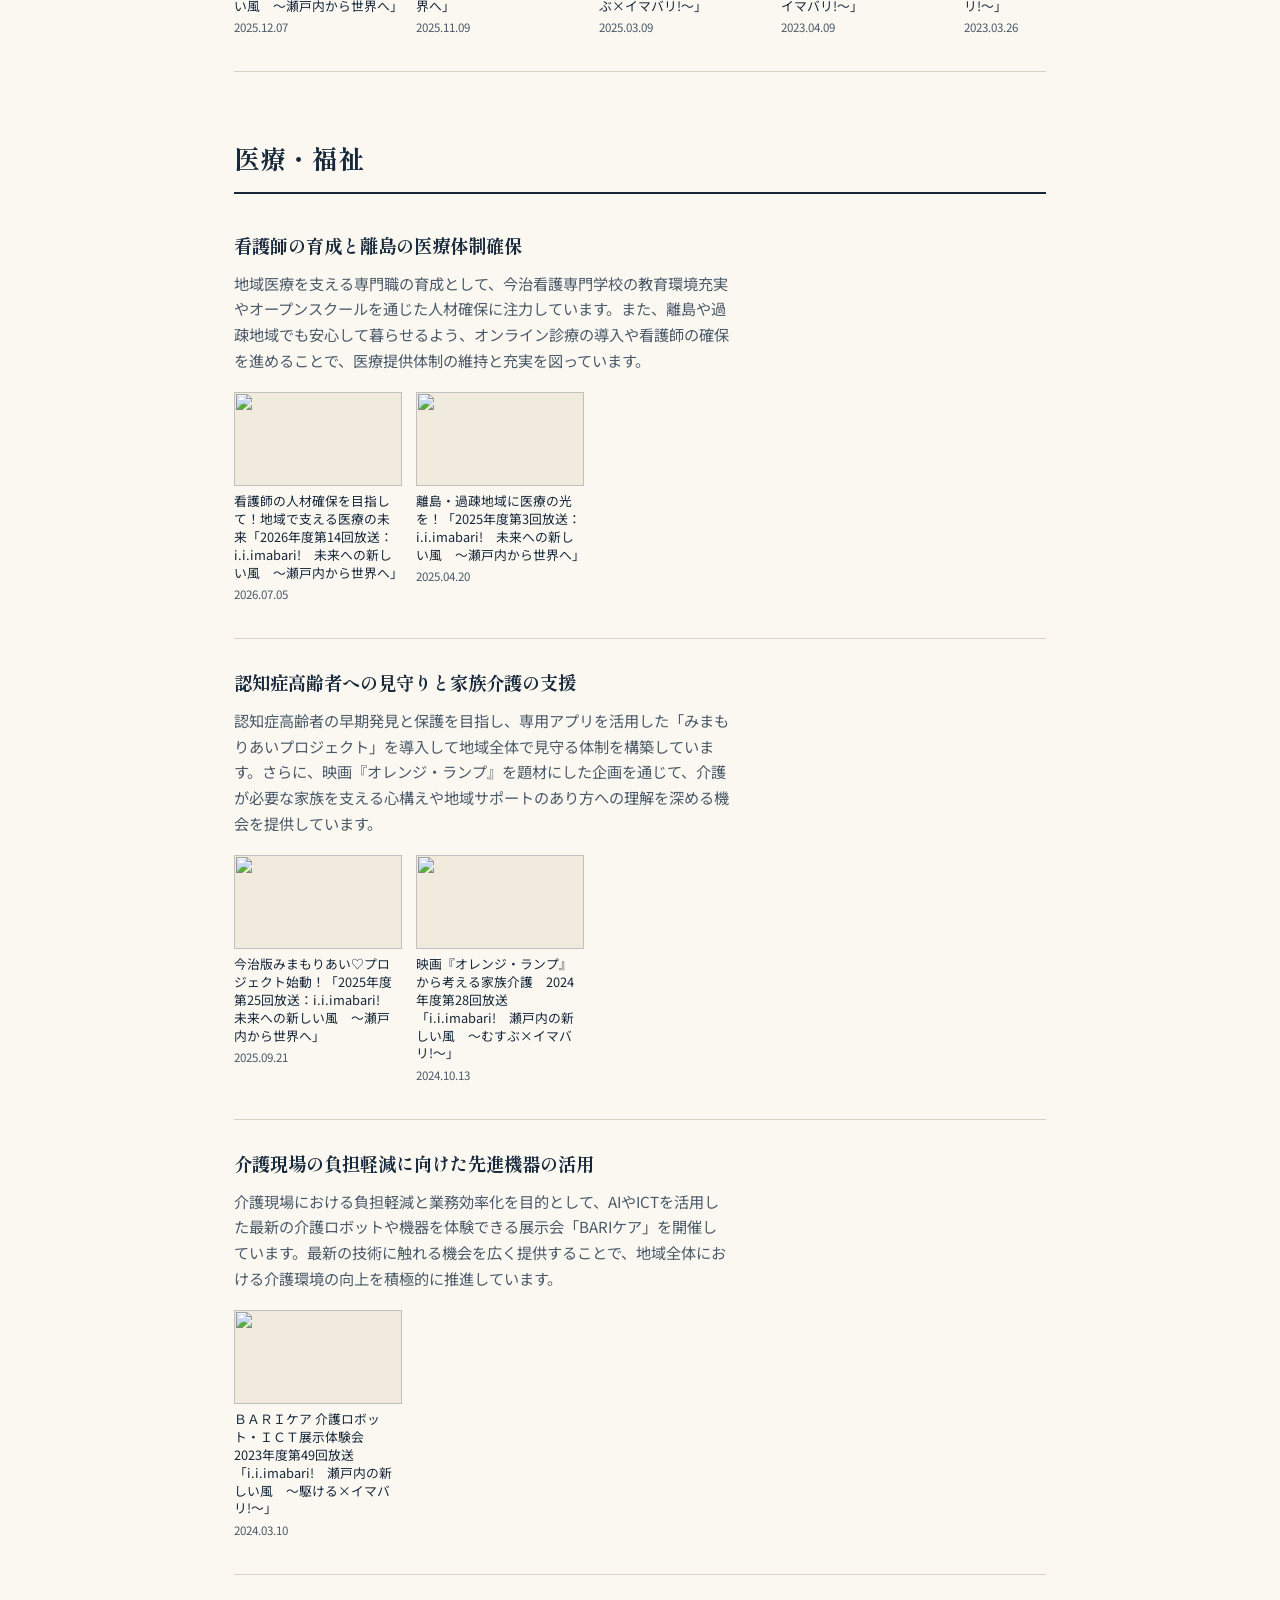
==== commit 63fec26f: "Update index.html" ====
--- a/docs/index.html
+++ b/docs/index.html
@@ -3,8 +3,8 @@
 <head>
 <meta charset="UTF-8">
 <meta name="viewport" content="width=device-width, initial-scale=1.0">
-<title>今治市 市政広報番組アーカイブ</title>
-<meta name="description" content="今治市公式YouTubeチャンネルで公開されている市政広報番組「i.i.imabari!」全話を、政策分野やキーワードで検索・閲覧できるアーカイブです。">
+<title>今治市の取り組み紹介 | 今治市 市政広報番組アーカイブ</title>
+<meta name="description" content="今治市の市政広報番組をもとに、政策分野・話題ごとに市の取り組みをまとめて紹介しています。">
 <link rel="preconnect" href="https://fonts.googleapis.com">
 <link rel="preconnect" href="https://fonts.gstatic.com" crossorigin>
 <link href="https://fonts.googleapis.com/css2?family=Shippori+Mincho:wght@500;700&family=Noto+Sans+JP:wght@400;500;700&display=swap" rel="stylesheet">
@@ -13,75 +13,37 @@
 <body>
 
 <nav class="site-nav">
-  <a href="index.html" class="site-nav-link is-active">全件アーカイブ</a>
-  <a href="categories.html" class="site-nav-link">分野別の取り組み</a>
+  <a href="index.html" class="site-nav-link is-active">今治市の取り組み紹介</a>
+  <a href="archive.html" class="site-nav-link">全件アーカイブ</a>
 </nav>
 
-<header class="hero">
+<header class="hero hero-compact">
   <div class="hero-inner">
-    <p class="hero-eyebrow">今治市 公式YouTube「i.i.imabari!」</p>
-    <h1 class="hero-title">市政広報番組<br>アーカイブ</h1>
+    <p class="hero-eyebrow">今治市 公式YouTube「i.i.imabari!」より</p>
+    <h1 class="hero-title hero-title-small">今治市の<br>取り組み紹介</h1>
     <p class="hero-lead">
-      南海放送が制作・放送している今治市の広報番組を、政策分野や日付から検索・閲覧できるようまとめました。
-      市外の方への発信はもちろん、他自治体の視察資料や、市政の記録としてもご活用いただけます。
+      広報番組の内容をもとに、政策分野・話題ごとに今治市の取り組みをまとめました。
+      各トピックの紹介文と、関連する放送回をあわせて掲載しています。
     </p>
-    <dl class="hero-stats">
-      <div class="stat">
-        <dt>収録話数</dt>
-        <dd id="stat-count">—</dd>
-      </div>
-      <div class="stat">
-        <dt>放送期間</dt>
-        <dd id="stat-range">—</dd>
-      </div>
-      <div class="stat">
-        <dt>政策分野</dt>
-        <dd id="stat-categories">—</dd>
-      </div>
-    </dl>
   </div>
 </header>
 
-<main>
-  <div class="controls" id="controls">
-    <div class="control-group control-search">
-      <label for="search-input">キーワードで探す</label>
-      <input type="text" id="search-input" placeholder="例：防災、しまなみ、子育て支援 など" autocomplete="off">
-    </div>
-    <div class="control-group">
-      <label for="category-select">政策分野</label>
-      <select id="category-select">
-        <option value="">すべて</option>
-      </select>
-    </div>
-    <div class="control-group">
-      <label for="sort-select">並び順</label>
-      <select id="sort-select">
-        <option value="newest">新しい順</option>
-        <option value="oldest">古い順</option>
-      </select>
-    </div>
-  </div>
-
-  <p class="result-count" id="result-count" aria-live="polite"></p>
-
-  <ol class="ledger" id="ledger" aria-label="広報番組一覧"></ol>
-
-  <p class="empty-state" id="empty-state" hidden>
-    該当する番組が見つかりませんでした。検索キーワードを短くするか、分野の絞り込みを解除してお試しください。
-  </p>
+<main class="overview-main">
+  <nav class="category-jump" id="category-jump" aria-label="分野一覧へのジャンプ"></nav>
 
   <p class="loading-state" id="loading-state">読み込んでいます…</p>
+
+  <div id="overview-content"></div>
 </main>
 
 <footer class="site-footer">
   <p>
     掲載情報は<a href="https://www.youtube.com/playlist?list=PL1J9vE0-N62iFpbzd-6kJ3gJXg26YNxf1" target="_blank" rel="noopener">今治市公式YouTubeチャンネルの再生リスト</a>をもとに自動生成しています。
-    要約・タグはAIによる自動生成のため、正確な内容は各動画本編でご確認ください。
+    紹介文・要約はAIによる自動生成のため、正確な内容は各動画本編でご確認ください。
   </p>
   <p id="last-updated"></p>
 </footer>
 
-<script src="app.js"></script>
+<script src="categories.js"></script>
 </body>
 </html>
--- a/docs/style.css
+++ b/docs/style.css
@@ -265,6 +265,151 @@
   }
 }
 
+/* ---------- Nav ---------- */
+
+.site-nav {
+  display: flex;
+  gap: 1.5rem;
+  padding: 1rem 1.5rem;
+  background: var(--color-ink);
+  border-bottom: 1px solid rgba(255, 255, 255, 0.15);
+}
+
+.site-nav-link {
+  color: #9FB8C8;
+  text-decoration: none;
+  font-size: 0.88rem;
+}
+
+.site-nav-link:hover {
+  color: var(--color-bg);
+}
+
+.site-nav-link.is-active {
+  color: var(--color-bg);
+  font-weight: 700;
+  border-bottom: 2px solid var(--color-citrus);
+  padding-bottom: 0.2rem;
+}
+
+.hero-compact {
+  padding-top: 2.5rem;
+}
+
+.hero-title-small {
+  font-size: clamp(1.9rem, 4vw, 2.6rem);
+}
+
+/* ---------- Category overview page ---------- */
+
+.overview-main {
+  max-width: 860px;
+  margin: 0 auto;
+  padding: 2.5rem 1.5rem 5rem;
+}
+
+.category-jump {
+  display: flex;
+  flex-wrap: wrap;
+  gap: 0.5rem;
+  margin-bottom: 3rem;
+}
+
+.category-jump a {
+  font-size: 0.82rem;
+  text-decoration: none;
+  color: var(--color-ink);
+  border: 1px solid var(--color-line);
+  padding: 0.35rem 0.75rem;
+  background: var(--color-panel);
+}
+
+.category-jump a:hover {
+  border-color: var(--color-sea);
+  color: var(--color-sea);
+}
+
+.category-section {
+  margin-bottom: 4rem;
+  scroll-margin-top: 1.5rem;
+}
+
+.category-section-title {
+  font-family: var(--font-display);
+  font-size: 1.6rem;
+  font-weight: 700;
+  margin: 0 0 0.5rem;
+  padding-bottom: 0.75rem;
+  border-bottom: 2px solid var(--color-ink);
+}
+
+.topic-block {
+  padding: 1.75rem 0;
+  border-bottom: 1px solid var(--color-line);
+}
+
+.topic-title {
+  font-family: var(--font-display);
+  font-size: 1.15rem;
+  font-weight: 700;
+  margin: 0 0 0.6rem;
+  color: var(--color-ink);
+}
+
+.topic-overview {
+  margin: 0 0 1.1rem;
+  font-size: 0.95rem;
+  color: var(--color-ink-soft);
+  max-width: 62ch;
+}
+
+.topic-videos {
+  display: flex;
+  gap: 0.9rem;
+  overflow-x: auto;
+  padding-bottom: 0.35rem;
+  scrollbar-width: thin;
+}
+
+.video-chip {
+  flex: 0 0 168px;
+  text-decoration: none;
+  color: var(--color-ink);
+}
+
+.video-chip img {
+  width: 168px;
+  height: 94px;
+  object-fit: cover;
+  display: block;
+  background: var(--color-panel);
+}
+
+.video-chip .video-chip-title {
+  display: block;
+  font-size: 0.8rem;
+  line-height: 1.4;
+  margin-top: 0.4rem;
+}
+
+.video-chip:hover .video-chip-title {
+  color: var(--color-sea);
+  text-decoration: underline;
+}
+
+.video-chip .video-chip-date {
+  display: block;
+  font-size: 0.72rem;
+  color: var(--color-ink-soft);
+  margin-top: 0.2rem;
+}
+
+@media (max-width: 640px) {
+  .site-nav {
+    gap: 1rem;
+  }
+}
+
 /* ---------- Reduced motion ---------- */
 
 @media (prefers-reduced-motion: reduce) {
